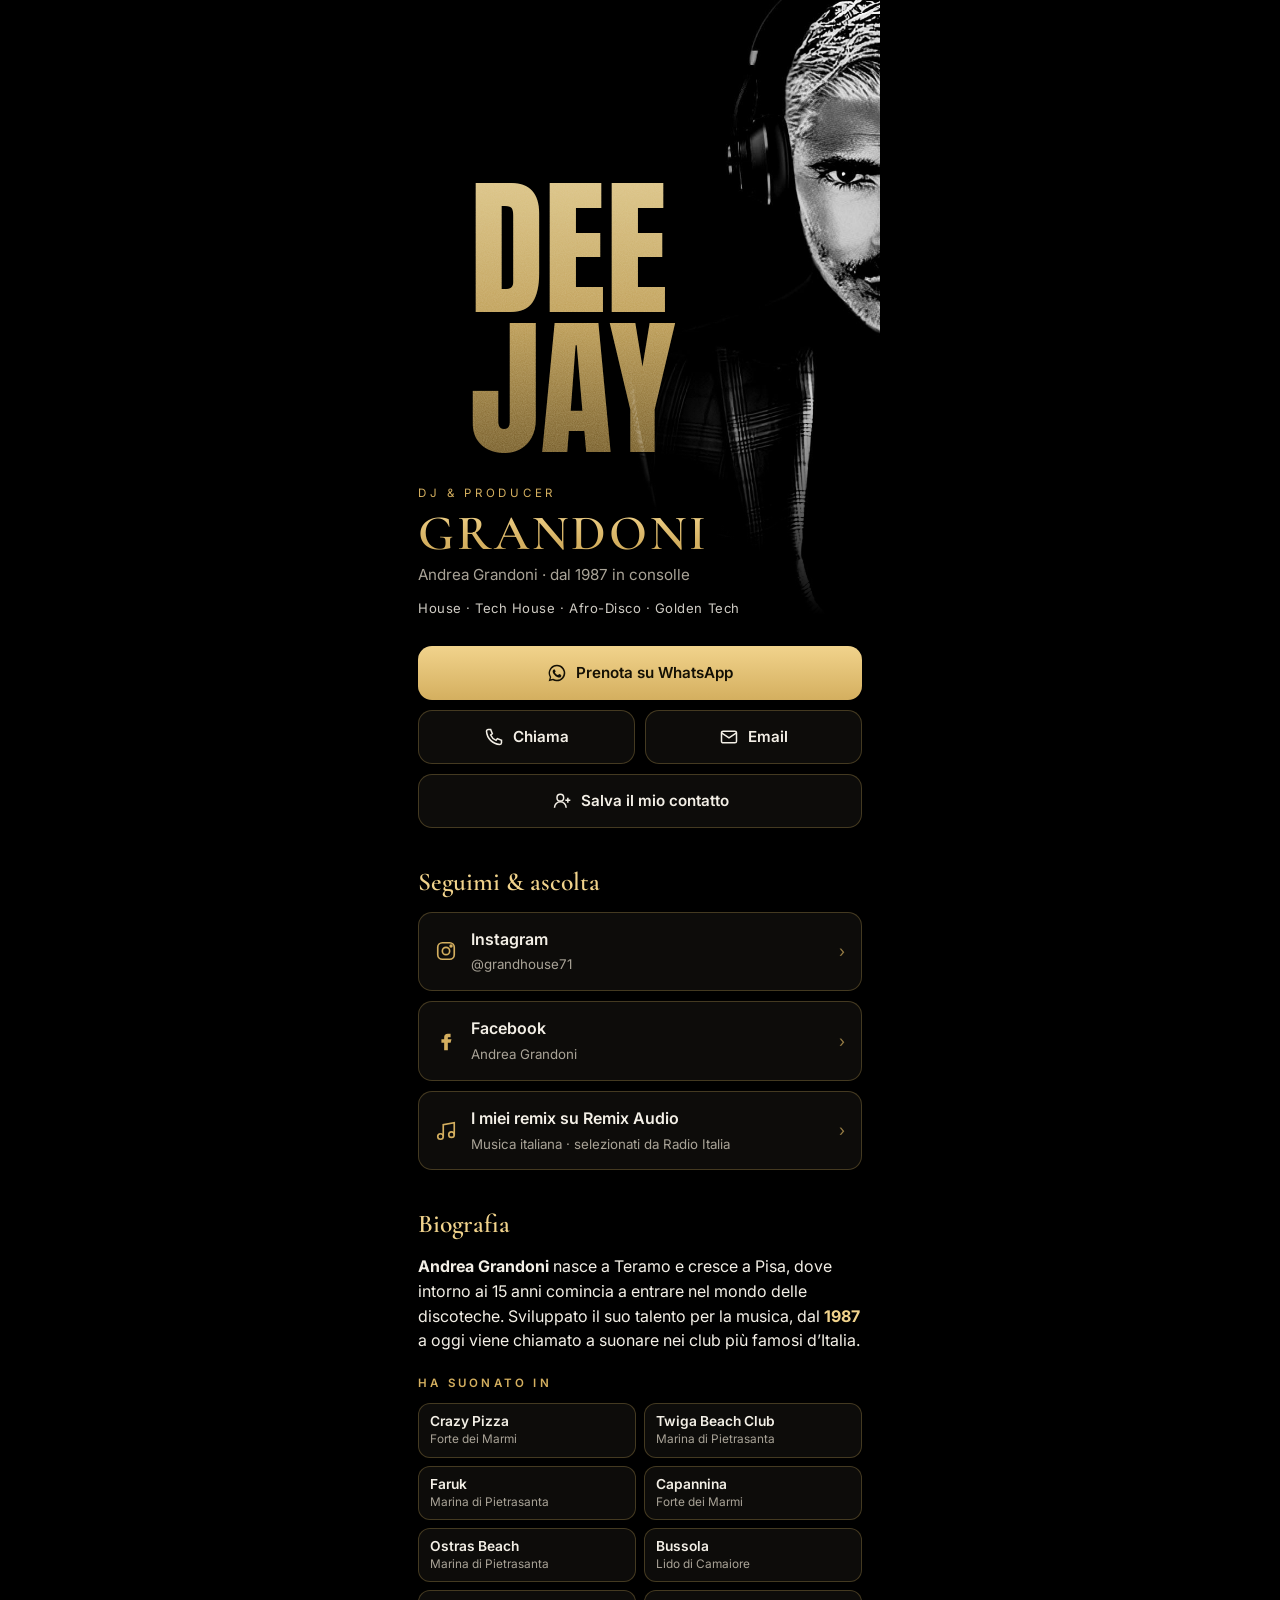
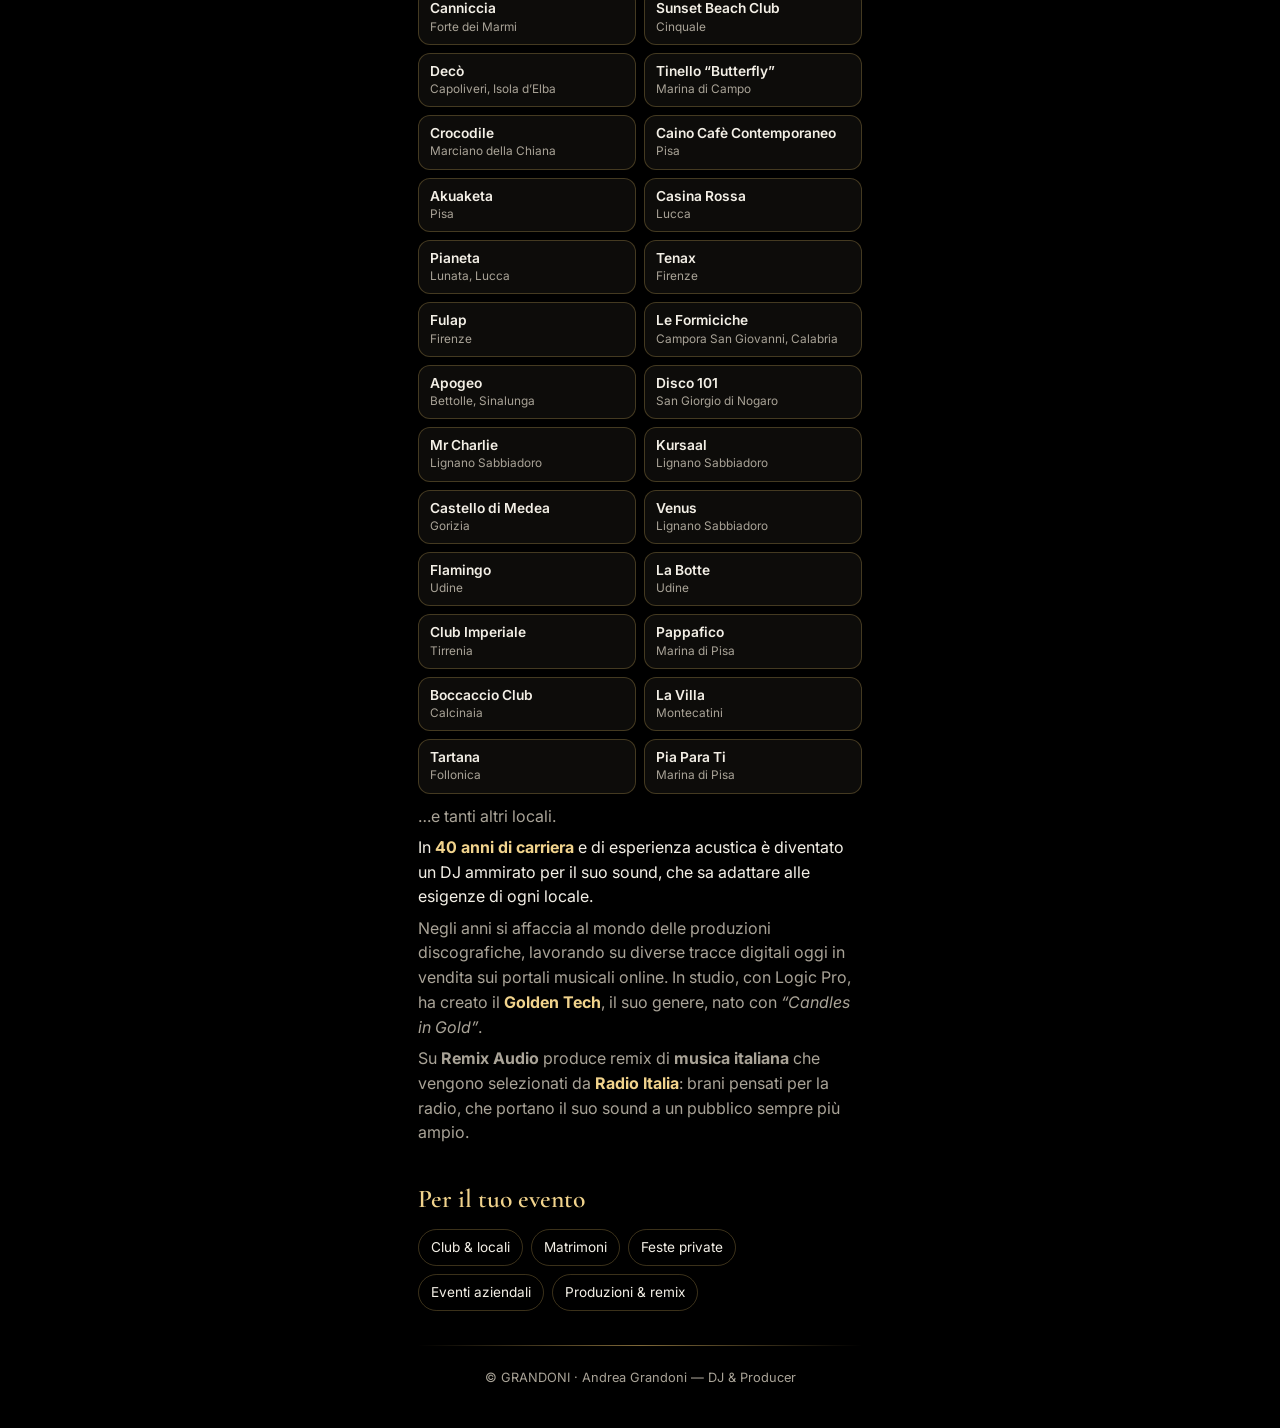
==== index.html @ cce9044a "Aggiunta scritta DEE JAY dorata accanto alla foto Co-Authored-By: Claude Opus 5.5 <noreply@anthropic" ====
<!DOCTYPE html>
<html lang="it">
<head>
  <meta charset="utf-8" />
  <meta name="viewport" content="width=device-width, initial-scale=1, viewport-fit=cover" />
  <title>GRANDONI — DJ & Producer</title>
  <meta name="description" content="Andrea Grandoni · GRANDONI — DJ & Producer. House, Tech House, Afro-Disco e Golden Tech. Club, eventi privati, matrimoni e produzioni." />
  <meta property="og:title" content="GRANDONI — DJ & Producer" />
  <meta property="og:description" content="House · Tech House · Afro-Disco · Golden Tech — Booking per club, eventi e matrimoni." />
  <meta property="og:type" content="website" />
  <meta property="og:image" content="https://grandoniandrea.github.io/Andrea-Grandoni/assets/andrea-grandoni.jpg" />
  <meta name="theme-color" content="#000000" />
  <link rel="preconnect" href="https://fonts.googleapis.com">
  <link rel="preconnect" href="https://fonts.gstatic.com" crossorigin>
  <link href="https://fonts.googleapis.com/css2?family=Anton&family=Cormorant+Garamond:wght@500;600&family=Inter:wght@400;500;600&display=swap" rel="stylesheet">
  <style>
    :root{
      --bg:#000; --ink:#f3efe6; --muted:#a9a397; --line:rgba(212,175,95,.28);
      --gold:#d4af5f; --gold-2:#f1d38c; --card:#0d0c0a;
    }
    *{box-sizing:border-box}
    html{-webkit-text-size-adjust:100%}
    body{margin:0;background:var(--bg);color:var(--ink);font:16px/1.55 Inter,system-ui,-apple-system,sans-serif}
    a{color:inherit}
    .wrap{max-width:480px;margin:0 auto;padding:0 18px 40px}

    /* HERO */
    .hero{position:relative;height:min(78vh,640px);max-width:480px;margin:0 auto;overflow:hidden}
    .hero img{position:absolute;right:-18%;top:0;height:100%;width:auto;object-fit:cover}
    .hero::after{content:"";position:absolute;inset:0;
      background:linear-gradient(90deg,#000 0 22%,rgba(0,0,0,.55) 48%,transparent 75%),
                 linear-gradient(180deg,transparent 55%,#000 96%)}
    .hero-copy{position:absolute;left:18px;right:18px;bottom:22px;z-index:1}
    .kicker{font-size:.72rem;letter-spacing:.32em;text-transform:uppercase;color:var(--gold)}
    h1{font-family:"Cormorant Garamond",serif;font-weight:600;font-size:3.1rem;line-height:1;margin:.35rem 0 .3rem;letter-spacing:.06em;
       background:linear-gradient(180deg,var(--gold-2),var(--gold) 70%);-webkit-background-clip:text;background-clip:text;color:transparent}
    .name{color:var(--muted);font-size:.95rem;margin:0}
    .tags{margin:.7rem 0 0;font-size:.82rem;color:var(--ink);opacity:.85;letter-spacing:.04em}

    /* BUTTONS */
    .actions{display:grid;grid-template-columns:1fr 1fr;gap:10px;margin-top:6px}
    .btn{display:flex;align-items:center;justify-content:center;gap:9px;min-height:54px;padding:12px;border-radius:14px;
         text-decoration:none;font-weight:600;font-size:.95rem;border:1px solid var(--line);background:var(--card)}
    .btn svg{width:20px;height:20px;flex:none}
    .btn.primary{grid-column:1/-1;background:linear-gradient(180deg,var(--gold-2),var(--gold));color:#141005;border:0}
    .btn.save{grid-column:1/-1}

    h2{font-family:"Cormorant Garamond",serif;font-weight:600;font-size:1.6rem;margin:34px 0 10px;color:var(--gold-2)}
    p{margin:.4rem 0}
    .muted{color:var(--muted)}

    /* LINKS */
    .links{display:flex;flex-direction:column;gap:10px}
    .link{display:flex;align-items:center;gap:14px;padding:14px 16px;border-radius:14px;background:var(--card);border:1px solid var(--line);text-decoration:none}
    .link svg{width:22px;height:22px;color:var(--gold);flex:none}
    .link b{display:block;font-weight:600}
    .link small{color:var(--muted)}
    .link .arrow{margin-left:auto;color:var(--gold);opacity:.7}

    .chips{display:flex;flex-wrap:wrap;gap:8px;margin-top:8px}
    .chip{padding:7px 12px;border-radius:999px;border:1px solid var(--line);font-size:.85rem}

    .gold-line{height:1px;background:linear-gradient(90deg,transparent,var(--gold),transparent);margin:34px 0 0;opacity:.6}
    footer{text-align:center;color:var(--muted);font-size:.8rem;margin-top:22px}
    .sub{font-size:.72rem;letter-spacing:.28em;text-transform:uppercase;color:var(--gold);font-weight:600;margin:22px 0 10px}
    .clubs{list-style:none;padding:0;margin:0;display:grid;grid-template-columns:1fr 1fr;gap:8px}
    .clubs li{padding:9px 11px;border-radius:12px;background:var(--card);border:1px solid var(--line);font-size:.86rem;line-height:1.25}
    .clubs b{display:block;font-weight:600}
    .clubs small{color:var(--muted);font-size:.74rem}

    /* SCRITTA DEE JAY */
    .hero{isolation:isolate}
    .dj{position:absolute;z-index:1;left:70px;top:28%;margin:0;pointer-events:none;
        font-family:Anton,Impact,sans-serif;font-weight:400;font-size:150px;line-height:.93;
        mix-blend-mode:screen;opacity:.9;
        background:url("data:image/svg+xml,%3Csvg xmlns='http://www.w3.org/2000/svg' width='160' height='160'%3E%3Cfilter id='n'%3E%3CfeTurbulence type='fractalNoise' baseFrequency='.9' numOctaves='2' stitchTiles='stitch'/%3E%3CfeColorMatrix values='0 0 0 0 .95 0 0 0 0 .82 0 0 0 0 .5 0 0 0 .35 0'/%3E%3C/filter%3E%3Crect width='100%25' height='100%25' filter='url(%23n)'/%3E%3C/svg%3E"),linear-gradient(180deg,#f6dc98 0%,#d4af5f 50%,#7a5e26 100%);
        -webkit-background-clip:text;background-clip:text;-webkit-text-fill-color:transparent}
  </style>
</head>
<body>

  <header class="hero">
    <img src="assets/andrea-grandoni-dj.jpg" alt="Andrea Grandoni con le cuffie" />
    <div class="dj" aria-hidden="true">DEE<br>JAY</div>
    <div class="hero-copy">
      <div class="kicker">DJ &amp; Producer</div>
      <h1>GRANDONI</h1>
      <p class="name">Andrea Grandoni · dal 1987 in consolle</p>
      <p class="tags">House · Tech House · Afro-Disco · Golden Tech</p>
    </div>
  </header>

  <main class="wrap">

    <div class="actions">
      <a class="btn primary" href="https://wa.me/393206111356?text=Ciao%20Andrea%2C%20vorrei%20informazioni%20per%20una%20serata">
        <svg viewBox="0 0 24 24" fill="currentColor" aria-hidden="true"><path d="M12 2a10 10 0 0 0-8.6 15.1L2 22l5-1.3A10 10 0 1 0 12 2zm0 18.2c-1.6 0-3.1-.4-4.4-1.2l-.3-.2-3 .8.8-2.9-.2-.3A8.2 8.2 0 1 1 12 20.2zm4.5-6.1c-.2-.1-1.5-.7-1.7-.8-.2-.1-.4-.1-.6.1l-.8 1c-.1.2-.3.2-.5.1a6.7 6.7 0 0 1-3.3-2.9c-.2-.4.2-.4.7-1.3.1-.2 0-.3 0-.4l-.8-1.8c-.2-.5-.4-.4-.6-.4h-.5c-.2 0-.4.1-.7.3-.2.3-.9.9-.9 2.2s.9 2.5 1 2.7c.1.2 1.8 2.8 4.4 3.9 1.6.7 2.3.8 3.1.6.5-.1 1.5-.6 1.7-1.2.2-.6.2-1.1.2-1.2-.1 0-.3-.1-.5-.2z"/></svg>
        Prenota su WhatsApp
      </a>
      <a class="btn" href="tel:+393206111356">
        <svg viewBox="0 0 24 24" fill="none" stroke="currentColor" stroke-width="1.8" aria-hidden="true"><path d="M5 3h3l2 5-2 1.5a12 12 0 0 0 6.5 6.5L16 14l5 2v3a2 2 0 0 1-2 2A17 17 0 0 1 3 5a2 2 0 0 1 2-2z"/></svg>
        Chiama
      </a>
      <a class="btn" href="mailto:grandoniandrea1@gmail.com?subject=Richiesta%20booking%20GRANDONI">
        <svg viewBox="0 0 24 24" fill="none" stroke="currentColor" stroke-width="1.8" aria-hidden="true"><rect x="3" y="5" width="18" height="14" rx="2"/><path d="m3 7 9 6 9-6"/></svg>
        Email
      </a>
      <a class="btn save" href="contatto.vcf" download="Andrea-Grandoni.vcf">
        <svg viewBox="0 0 24 24" fill="none" stroke="currentColor" stroke-width="1.8" aria-hidden="true"><circle cx="10" cy="8" r="4"/><path d="M3 20a7 7 0 0 1 14 0M19 8v6M16 11h6"/></svg>
        Salva il mio contatto
      </a>
    </div>

    <h2>Seguimi &amp; ascolta</h2>
    <div class="links">
      <a class="link" href="https://www.instagram.com/grandhouse71">
        <svg viewBox="0 0 24 24" fill="none" stroke="currentColor" stroke-width="1.8" aria-hidden="true"><rect x="3" y="3" width="18" height="18" rx="5"/><circle cx="12" cy="12" r="4"/><circle cx="17.5" cy="6.5" r="1" fill="currentColor"/></svg>
        <span><b>Instagram</b><small>@grandhouse71</small></span><span class="arrow">›</span>
      </a>
      <a class="link" href="https://www.facebook.com/share/19fJLy5DnR/">
        <svg viewBox="0 0 24 24" fill="currentColor" aria-hidden="true"><path d="M14 8h3V4h-3a4 4 0 0 0-4 4v2H7v4h3v8h4v-8h3l1-4h-4V8.5c0-.3.2-.5.5-.5z"/></svg>
        <span><b>Facebook</b><small>Andrea Grandoni</small></span><span class="arrow">›</span>
      </a>
      <a class="link" href="https://remix.audio/profile/grandhouse">
        <svg viewBox="0 0 24 24" fill="none" stroke="currentColor" stroke-width="1.8" aria-hidden="true"><path d="M9 18V5l12-2v13"/><circle cx="6" cy="18" r="3"/><circle cx="18" cy="16" r="3"/></svg>
        <span><b>I miei remix su Remix Audio</b><small>Musica italiana · selezionati da Radio Italia</small></span><span class="arrow">›</span>
      </a>
    </div>

    <h2>Biografia</h2>
    <p><strong>Andrea Grandoni</strong> nasce a Teramo e cresce a Pisa, dove intorno ai 15 anni comincia a entrare nel mondo delle discoteche. Sviluppato il suo talento per la musica, dal <strong style="color:var(--gold-2)">1987</strong> a oggi viene chiamato a suonare nei club più famosi d’Italia.</p>

    <h3 class="sub">Ha suonato in</h3>
    <ul class="clubs">
      <li><b>Crazy Pizza</b><small>Forte dei Marmi</small></li>
      <li><b>Twiga Beach Club</b><small>Marina di Pietrasanta</small></li>
      <li><b>Faruk</b><small>Marina di Pietrasanta</small></li>
      <li><b>Capannina</b><small>Forte dei Marmi</small></li>
      <li><b>Ostras Beach</b><small>Marina di Pietrasanta</small></li>
      <li><b>Bussola</b><small>Lido di Camaiore</small></li>
      <li><b>Canniccia</b><small>Forte dei Marmi</small></li>
      <li><b>Sunset Beach Club</b><small>Cinquale</small></li>
      <li><b>Decò</b><small>Capoliveri, Isola d’Elba</small></li>
      <li><b>Tinello “Butterfly”</b><small>Marina di Campo</small></li>
      <li><b>Crocodile</b><small>Marciano della Chiana</small></li>
      <li><b>Caino Cafè Contemporaneo</b><small>Pisa</small></li>
      <li><b>Akuaketa</b><small>Pisa</small></li>
      <li><b>Casina Rossa</b><small>Lucca</small></li>
      <li><b>Pianeta</b><small>Lunata, Lucca</small></li>
      <li><b>Tenax</b><small>Firenze</small></li>
      <li><b>Fulap</b><small>Firenze</small></li>
      <li><b>Le Formiciche</b><small>Campora San Giovanni, Calabria</small></li>
      <li><b>Apogeo</b><small>Bettolle, Sinalunga</small></li>
      <li><b>Disco 101</b><small>San Giorgio di Nogaro</small></li>
      <li><b>Mr Charlie</b><small>Lignano Sabbiadoro</small></li>
      <li><b>Kursaal</b><small>Lignano Sabbiadoro</small></li>
      <li><b>Castello di Medea</b><small>Gorizia</small></li>
      <li><b>Venus</b><small>Lignano Sabbiadoro</small></li>
      <li><b>Flamingo</b><small>Udine</small></li>
      <li><b>La Botte</b><small>Udine</small></li>
      <li><b>Club Imperiale</b><small>Tirrenia</small></li>
      <li><b>Pappafico</b><small>Marina di Pisa</small></li>
      <li><b>Boccaccio Club</b><small>Calcinaia</small></li>
      <li><b>La Villa</b><small>Montecatini</small></li>
      <li><b>Tartana</b><small>Follonica</small></li>
      <li><b>Pia Para Ti</b><small>Marina di Pisa</small></li>
    </ul>
    <p class="muted" style="margin-top:10px">…e tanti altri locali.</p>

    <p>In <strong style="color:var(--gold-2)">40 anni di carriera</strong> e di esperienza acustica è diventato un DJ ammirato per il suo sound, che sa adattare alle esigenze di ogni locale.</p>
    <p class="muted">Negli anni si affaccia al mondo delle produzioni discografiche, lavorando su diverse tracce digitali oggi in vendita sui portali musicali online. In studio, con Logic Pro, ha creato il <strong style="color:var(--gold-2)">Golden Tech</strong>, il suo genere, nato con <em>“Candles in Gold”</em>.</p>
    <p class="muted">Su <strong>Remix Audio</strong> produce remix di <strong>musica italiana</strong> che vengono selezionati da <strong style="color:var(--gold-2)">Radio Italia</strong>: brani pensati per la radio, che portano il suo sound a un pubblico sempre più ampio.</p>

    <h2>Per il tuo evento</h2>
    <div class="chips">
      <span class="chip">Club &amp; locali</span>
      <span class="chip">Matrimoni</span>
      <span class="chip">Feste private</span>
      <span class="chip">Eventi aziendali</span>
      <span class="chip">Produzioni &amp; remix</span>
    </div>

    <div class="gold-line"></div>
    <footer>© GRANDONI · Andrea Grandoni — DJ &amp; Producer</footer>
  </main>
</body>
</html>
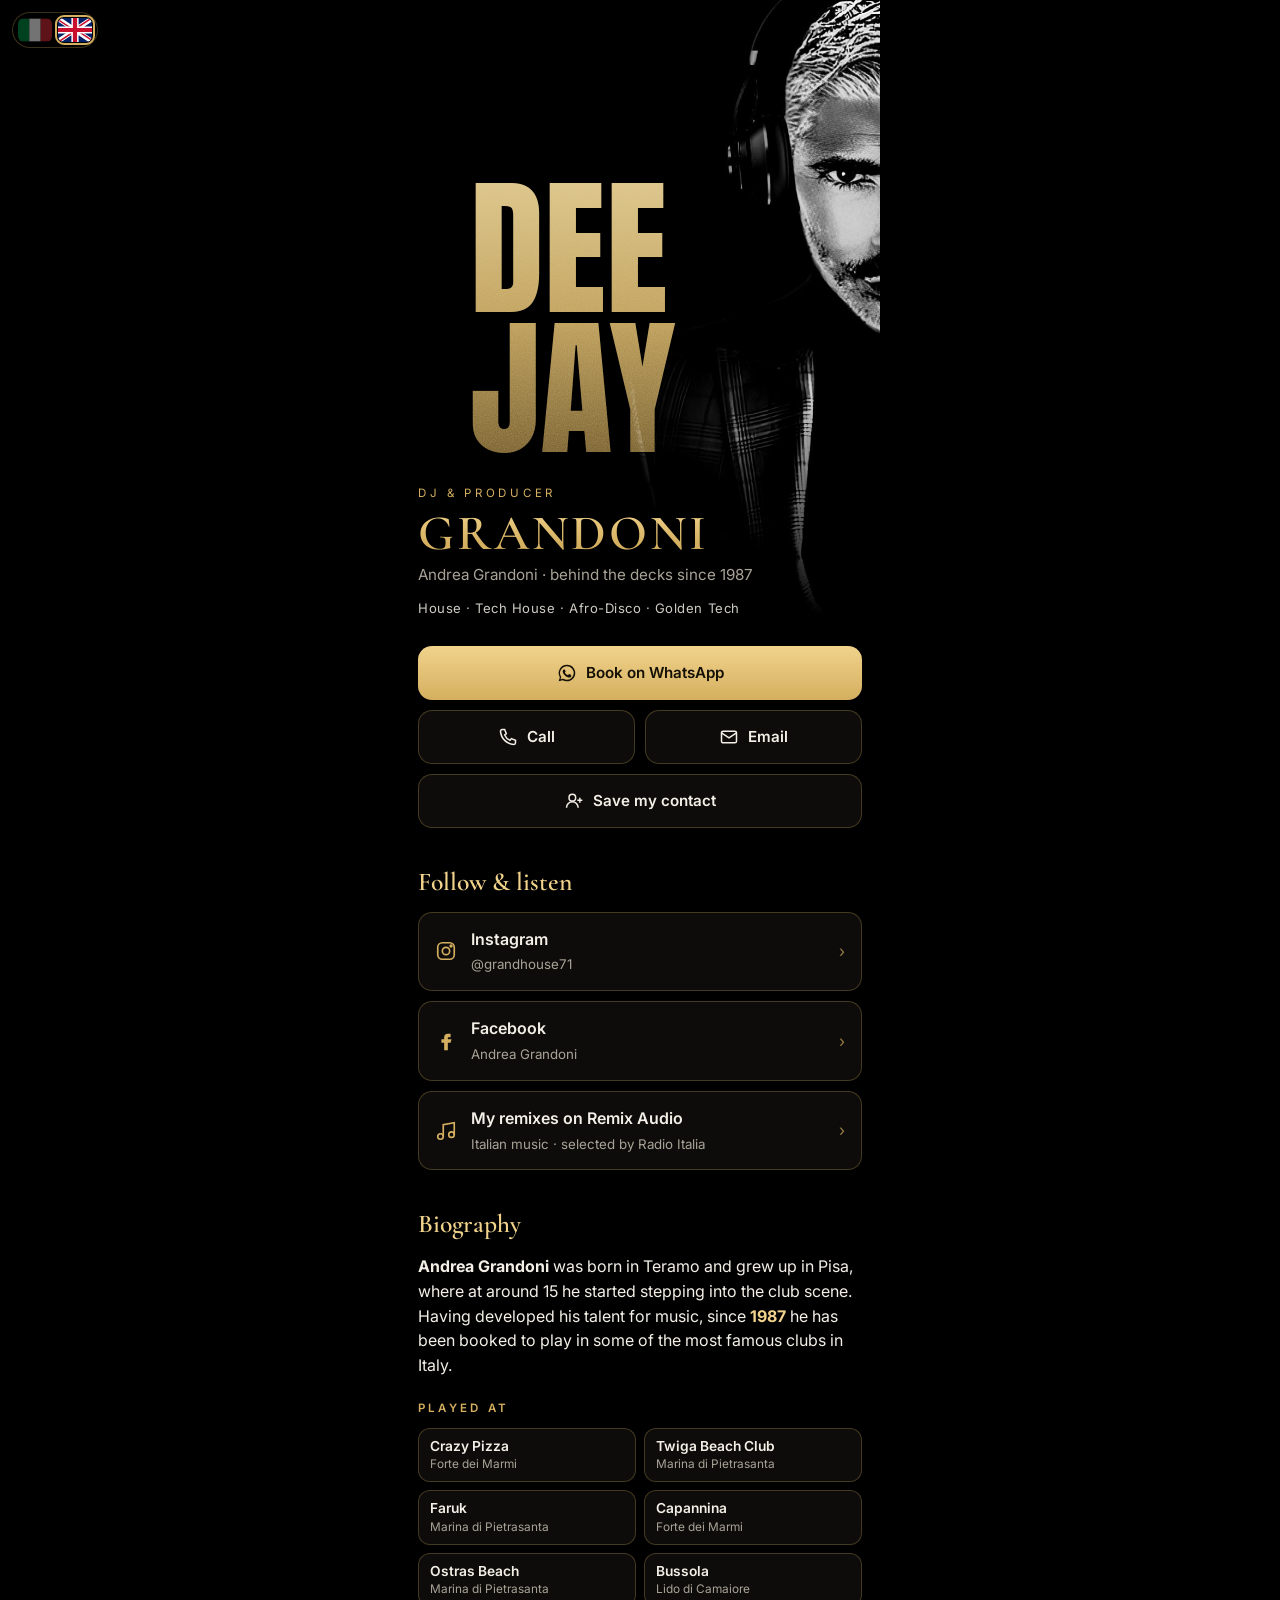
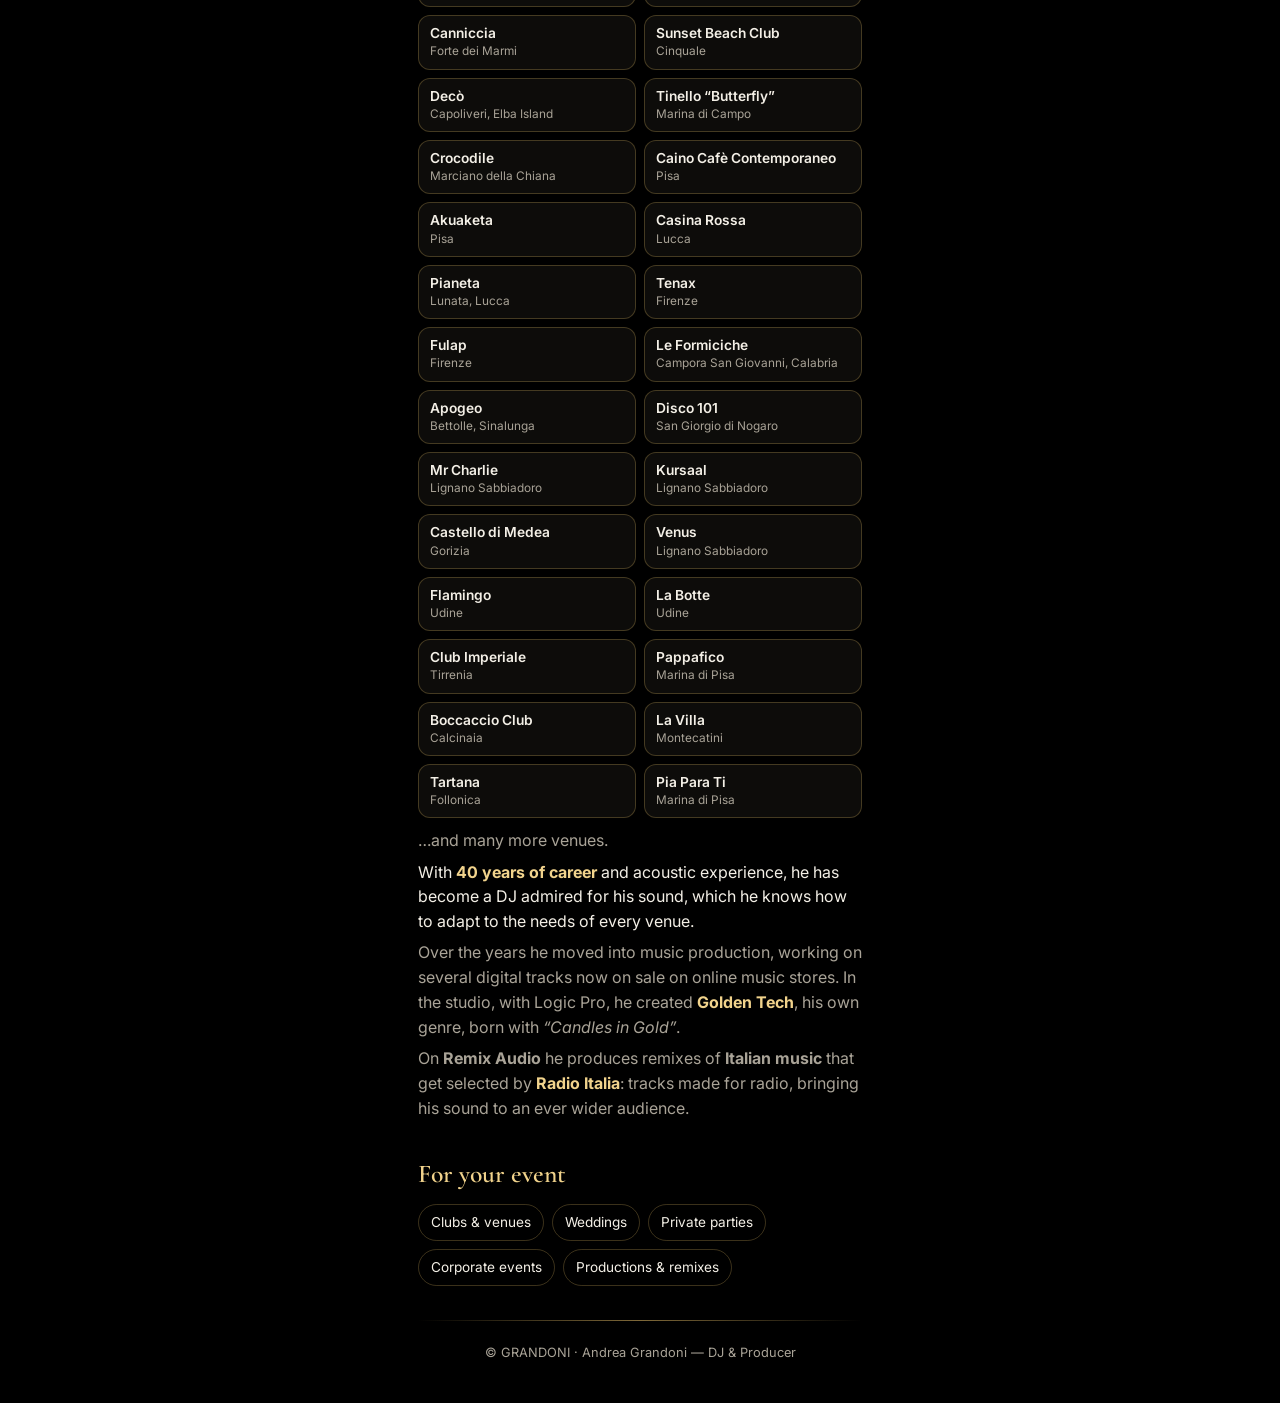
==== commit 9bd3a6a0: "Aggiunte bandierine IT/EN per cambiare lingua al biglietto Co-Authored-By: Claude Opus 5.5 <noreply@" ====
--- a/index.html
+++ b/index.html
@@ -75,9 +75,23 @@
         mix-blend-mode:screen;opacity:.9;
         background:url("data:image/svg+xml,%3Csvg xmlns='http://www.w3.org/2000/svg' width='160' height='160'%3E%3Cfilter id='n'%3E%3CfeTurbulence type='fractalNoise' baseFrequency='.9' numOctaves='2' stitchTiles='stitch'/%3E%3CfeColorMatrix values='0 0 0 0 .95 0 0 0 0 .82 0 0 0 0 .5 0 0 0 .35 0'/%3E%3C/filter%3E%3Crect width='100%25' height='100%25' filter='url(%23n)'/%3E%3C/svg%3E"),linear-gradient(180deg,#f6dc98 0%,#d4af5f 50%,#7a5e26 100%);
         -webkit-background-clip:text;background-clip:text;-webkit-text-fill-color:transparent}
+
+    /* LINGUA */
+    .lang{position:fixed;z-index:20;top:max(12px,env(safe-area-inset-top));left:12px;display:flex;gap:6px;padding:5px;border-radius:999px;
+          background:rgba(0,0,0,.55);border:1px solid var(--line);-webkit-backdrop-filter:blur(8px);backdrop-filter:blur(8px)}
+    .lang button{all:unset;cursor:pointer;display:block;width:34px;height:24px;border-radius:6px;overflow:hidden;opacity:.45;
+          outline:2px solid transparent;outline-offset:1px;transition:opacity .2s,outline-color .2s}
+    .lang button svg{display:block;width:100%;height:100%}
+    .lang button[aria-pressed="true"]{opacity:1;outline-color:var(--gold)}
+    .lang button:focus-visible{outline-color:var(--gold-2)}
   </style>
 </head>
 <body>
+
+  <nav class="lang" aria-label="Lingua / Language">
+    <button type="button" data-lang="it" aria-pressed="true" aria-label="Italiano" title="Italiano"><svg viewBox="0 0 3 2" aria-hidden="true"><rect width="1" height="2" fill="#009246"/><rect x="1" width="1" height="2" fill="#fff"/><rect x="2" width="1" height="2" fill="#ce2b37"/></svg></button>
+    <button type="button" data-lang="en" aria-pressed="false" aria-label="English" title="English"><svg viewBox="0 0 60 40" preserveAspectRatio="xMidYMid slice" aria-hidden="true"><clipPath id="ukt"><path d="M30,20h30v20zv20h-30zh-30v-20zv-20h30z"/></clipPath><rect width="60" height="40" fill="#012169"/><path d="M0,0L60,40M60,0L0,40" stroke="#fff" stroke-width="8"/><path d="M0,0L60,40M60,0L0,40" clip-path="url(#ukt)" stroke="#C8102E" stroke-width="5"/><path d="M30,0v40M0,20h60" stroke="#fff" stroke-width="12"/><path d="M30,0v40M0,20h60" stroke="#C8102E" stroke-width="7"/></svg></button>
+  </nav>
 
   <header class="hero">
     <img src="assets/andrea-grandoni-dj.jpg" alt="Andrea Grandoni con le cuffie" />
@@ -85,7 +99,7 @@
     <div class="hero-copy">
       <div class="kicker">DJ &amp; Producer</div>
       <h1>GRANDONI</h1>
-      <p class="name">Andrea Grandoni · dal 1987 in consolle</p>
+      <p class="name" data-i18n="since">Andrea Grandoni · dal 1987 in consolle</p>
       <p class="tags">House · Tech House · Afro-Disco · Golden Tech</p>
     </div>
   </header>
@@ -93,25 +107,25 @@
   <main class="wrap">
 
     <div class="actions">
-      <a class="btn primary" href="https://wa.me/393206111356?text=Ciao%20Andrea%2C%20vorrei%20informazioni%20per%20una%20serata">
+      <a class="btn primary" id="wa" href="https://wa.me/393206111356?text=Ciao%20Andrea%2C%20vorrei%20informazioni%20per%20una%20serata">
         <svg viewBox="0 0 24 24" fill="currentColor" aria-hidden="true"><path d="M12 2a10 10 0 0 0-8.6 15.1L2 22l5-1.3A10 10 0 1 0 12 2zm0 18.2c-1.6 0-3.1-.4-4.4-1.2l-.3-.2-3 .8.8-2.9-.2-.3A8.2 8.2 0 1 1 12 20.2zm4.5-6.1c-.2-.1-1.5-.7-1.7-.8-.2-.1-.4-.1-.6.1l-.8 1c-.1.2-.3.2-.5.1a6.7 6.7 0 0 1-3.3-2.9c-.2-.4.2-.4.7-1.3.1-.2 0-.3 0-.4l-.8-1.8c-.2-.5-.4-.4-.6-.4h-.5c-.2 0-.4.1-.7.3-.2.3-.9.9-.9 2.2s.9 2.5 1 2.7c.1.2 1.8 2.8 4.4 3.9 1.6.7 2.3.8 3.1.6.5-.1 1.5-.6 1.7-1.2.2-.6.2-1.1.2-1.2-.1 0-.3-.1-.5-.2z"/></svg>
-        Prenota su WhatsApp
+        <span data-i18n="wa">Prenota su WhatsApp</span>
       </a>
       <a class="btn" href="tel:+393206111356">
         <svg viewBox="0 0 24 24" fill="none" stroke="currentColor" stroke-width="1.8" aria-hidden="true"><path d="M5 3h3l2 5-2 1.5a12 12 0 0 0 6.5 6.5L16 14l5 2v3a2 2 0 0 1-2 2A17 17 0 0 1 3 5a2 2 0 0 1 2-2z"/></svg>
-        Chiama
-      </a>
-      <a class="btn" href="mailto:grandoniandrea1@gmail.com?subject=Richiesta%20booking%20GRANDONI">
+        <span data-i18n="call">Chiama</span>
+      </a>
+      <a class="btn" id="mail" href="mailto:grandoniandrea1@gmail.com?subject=Richiesta%20booking%20GRANDONI">
         <svg viewBox="0 0 24 24" fill="none" stroke="currentColor" stroke-width="1.8" aria-hidden="true"><rect x="3" y="5" width="18" height="14" rx="2"/><path d="m3 7 9 6 9-6"/></svg>
         Email
       </a>
       <a class="btn save" href="contatto.vcf" download="Andrea-Grandoni.vcf">
         <svg viewBox="0 0 24 24" fill="none" stroke="currentColor" stroke-width="1.8" aria-hidden="true"><circle cx="10" cy="8" r="4"/><path d="M3 20a7 7 0 0 1 14 0M19 8v6M16 11h6"/></svg>
-        Salva il mio contatto
-      </a>
-    </div>
-
-    <h2>Seguimi &amp; ascolta</h2>
+        <span data-i18n="save">Salva il mio contatto</span>
+      </a>
+    </div>
+
+    <h2 data-i18n="follow">Seguimi &amp; ascolta</h2>
     <div class="links">
       <a class="link" href="https://www.instagram.com/grandhouse71">
         <svg viewBox="0 0 24 24" fill="none" stroke="currentColor" stroke-width="1.8" aria-hidden="true"><rect x="3" y="3" width="18" height="18" rx="5"/><circle cx="12" cy="12" r="4"/><circle cx="17.5" cy="6.5" r="1" fill="currentColor"/></svg>
@@ -123,14 +137,14 @@
       </a>
       <a class="link" href="https://remix.audio/profile/grandhouse">
         <svg viewBox="0 0 24 24" fill="none" stroke="currentColor" stroke-width="1.8" aria-hidden="true"><path d="M9 18V5l12-2v13"/><circle cx="6" cy="18" r="3"/><circle cx="18" cy="16" r="3"/></svg>
-        <span><b>I miei remix su Remix Audio</b><small>Musica italiana · selezionati da Radio Italia</small></span><span class="arrow">›</span>
-      </a>
-    </div>
-
-    <h2>Biografia</h2>
-    <p><strong>Andrea Grandoni</strong> nasce a Teramo e cresce a Pisa, dove intorno ai 15 anni comincia a entrare nel mondo delle discoteche. Sviluppato il suo talento per la musica, dal <strong style="color:var(--gold-2)">1987</strong> a oggi viene chiamato a suonare nei club più famosi d’Italia.</p>
-
-    <h3 class="sub">Ha suonato in</h3>
+        <span><b data-i18n="remixT">I miei remix su Remix Audio</b><small data-i18n="remixS">Musica italiana · selezionati da Radio Italia</small></span><span class="arrow">›</span>
+      </a>
+    </div>
+
+    <h2 data-i18n="bio">Biografia</h2>
+    <p data-i18n="bio1"><strong>Andrea Grandoni</strong> nasce a Teramo e cresce a Pisa, dove intorno ai 15 anni comincia a entrare nel mondo delle discoteche. Sviluppato il suo talento per la musica, dal <strong style="color:var(--gold-2)">1987</strong> a oggi viene chiamato a suonare nei club più famosi d’Italia.</p>
+
+    <h3 class="sub" data-i18n="played">Ha suonato in</h3>
     <ul class="clubs">
       <li><b>Crazy Pizza</b><small>Forte dei Marmi</small></li>
       <li><b>Twiga Beach Club</b><small>Marina di Pietrasanta</small></li>
@@ -140,7 +154,7 @@
       <li><b>Bussola</b><small>Lido di Camaiore</small></li>
       <li><b>Canniccia</b><small>Forte dei Marmi</small></li>
       <li><b>Sunset Beach Club</b><small>Cinquale</small></li>
-      <li><b>Decò</b><small>Capoliveri, Isola d’Elba</small></li>
+      <li><b>Decò</b><small data-i18n="elba">Capoliveri, Isola d’Elba</small></li>
       <li><b>Tinello “Butterfly”</b><small>Marina di Campo</small></li>
       <li><b>Crocodile</b><small>Marciano della Chiana</small></li>
       <li><b>Caino Cafè Contemporaneo</b><small>Pisa</small></li>
@@ -165,23 +179,62 @@
       <li><b>Tartana</b><small>Follonica</small></li>
       <li><b>Pia Para Ti</b><small>Marina di Pisa</small></li>
     </ul>
-    <p class="muted" style="margin-top:10px">…e tanti altri locali.</p>
-
-    <p>In <strong style="color:var(--gold-2)">40 anni di carriera</strong> e di esperienza acustica è diventato un DJ ammirato per il suo sound, che sa adattare alle esigenze di ogni locale.</p>
-    <p class="muted">Negli anni si affaccia al mondo delle produzioni discografiche, lavorando su diverse tracce digitali oggi in vendita sui portali musicali online. In studio, con Logic Pro, ha creato il <strong style="color:var(--gold-2)">Golden Tech</strong>, il suo genere, nato con <em>“Candles in Gold”</em>.</p>
-    <p class="muted">Su <strong>Remix Audio</strong> produce remix di <strong>musica italiana</strong> che vengono selezionati da <strong style="color:var(--gold-2)">Radio Italia</strong>: brani pensati per la radio, che portano il suo sound a un pubblico sempre più ampio.</p>
-
-    <h2>Per il tuo evento</h2>
+    <p class="muted" style="margin-top:10px" data-i18n="more">…e tanti altri locali.</p>
+
+    <p data-i18n="bio2">In <strong style="color:var(--gold-2)">40 anni di carriera</strong> e di esperienza acustica è diventato un DJ ammirato per il suo sound, che sa adattare alle esigenze di ogni locale.</p>
+    <p class="muted" data-i18n="bio3">Negli anni si affaccia al mondo delle produzioni discografiche, lavorando su diverse tracce digitali oggi in vendita sui portali musicali online. In studio, con Logic Pro, ha creato il <strong style="color:var(--gold-2)">Golden Tech</strong>, il suo genere, nato con <em>“Candles in Gold”</em>.</p>
+    <p class="muted" data-i18n="bio4">Su <strong>Remix Audio</strong> produce remix di <strong>musica italiana</strong> che vengono selezionati da <strong style="color:var(--gold-2)">Radio Italia</strong>: brani pensati per la radio, che portano il suo sound a un pubblico sempre più ampio.</p>
+
+    <h2 data-i18n="event">Per il tuo evento</h2>
     <div class="chips">
-      <span class="chip">Club &amp; locali</span>
-      <span class="chip">Matrimoni</span>
-      <span class="chip">Feste private</span>
-      <span class="chip">Eventi aziendali</span>
-      <span class="chip">Produzioni &amp; remix</span>
+      <span class="chip" data-i18n="c1">Club &amp; locali</span>
+      <span class="chip" data-i18n="c2">Matrimoni</span>
+      <span class="chip" data-i18n="c3">Feste private</span>
+      <span class="chip" data-i18n="c4">Eventi aziendali</span>
+      <span class="chip" data-i18n="c5">Produzioni &amp; remix</span>
     </div>
 
     <div class="gold-line"></div>
     <footer>© GRANDONI · Andrea Grandoni — DJ &amp; Producer</footer>
   </main>
+
+  <script>
+  (function(){
+    var EN={
+      since:'Andrea Grandoni · behind the decks since 1987',
+      wa:'Book on WhatsApp', call:'Call', save:'Save my contact',
+      follow:'Follow &amp; listen',
+      remixT:'My remixes on Remix Audio', remixS:'Italian music · selected by Radio Italia',
+      bio:'Biography',
+      bio1:'<strong>Andrea Grandoni</strong> was born in Teramo and grew up in Pisa, where at around 15 he started stepping into the club scene. Having developed his talent for music, since <strong style="color:var(--gold-2)">1987</strong> he has been booked to play in some of the most famous clubs in Italy.',
+      played:'Played at', elba:'Capoliveri, Elba Island', more:'…and many more venues.',
+      bio2:'With <strong style="color:var(--gold-2)">40 years of career</strong> and acoustic experience, he has become a DJ admired for his sound, which he knows how to adapt to the needs of every venue.',
+      bio3:'Over the years he moved into music production, working on several digital tracks now on sale on online music stores. In the studio, with Logic Pro, he created <strong style="color:var(--gold-2)">Golden Tech</strong>, his own genre, born with <em>“Candles in Gold”</em>.',
+      bio4:'On <strong>Remix Audio</strong> he produces remixes of <strong>Italian music</strong> that get selected by <strong style="color:var(--gold-2)">Radio Italia</strong>: tracks made for radio, bringing his sound to an ever wider audience.',
+      event:'For your event', c1:'Clubs &amp; venues', c2:'Weddings', c3:'Private parties', c4:'Corporate events', c5:'Productions &amp; remixes'
+    };
+    var IT={}, nodes=document.querySelectorAll('[data-i18n]');
+    nodes.forEach(function(n){ IT[n.getAttribute('data-i18n')]=n.innerHTML; });
+    var wa=document.getElementById('wa'), mail=document.getElementById('mail'), img=document.querySelector('.hero img');
+    var LINK={
+      it:{wa:wa.href, mail:mail.href, alt:img.alt},
+      en:{wa:'https://wa.me/393206111356?text=Hi%20Andrea%2C%20I%27d%20like%20some%20info%20about%20booking%20you%20for%20an%20event',
+          mail:'mailto:grandoniandrea1@gmail.com?subject=GRANDONI%20booking%20request', alt:'Andrea Grandoni wearing headphones'}
+    };
+    function set(lang){
+      var D=lang==='en'?EN:IT;
+      nodes.forEach(function(n){ var k=n.getAttribute('data-i18n'); if(D[k]) n.innerHTML=D[k]; });
+      wa.href=LINK[lang].wa; mail.href=LINK[lang].mail; img.alt=LINK[lang].alt;
+      document.documentElement.lang=lang;
+      document.querySelectorAll('.lang button').forEach(function(b){ b.setAttribute('aria-pressed', b.getAttribute('data-lang')===lang); });
+      try{ localStorage.setItem('lang',lang); }catch(e){}
+    }
+    document.querySelectorAll('.lang button').forEach(function(b){ b.addEventListener('click',function(){ set(b.getAttribute('data-lang')); }); });
+    var start='it';
+    try{ var q=new URLSearchParams(location.search).get('lang'); var s=localStorage.getItem('lang');
+         start = q==='en'||q==='it' ? q : (s || ((navigator.language||'it').toLowerCase().indexOf('it')===0 ? 'it' : 'en')); }catch(e){}
+    if(start!=='it') set(start);
+  })();
+  </script>
 </body>
 </html>
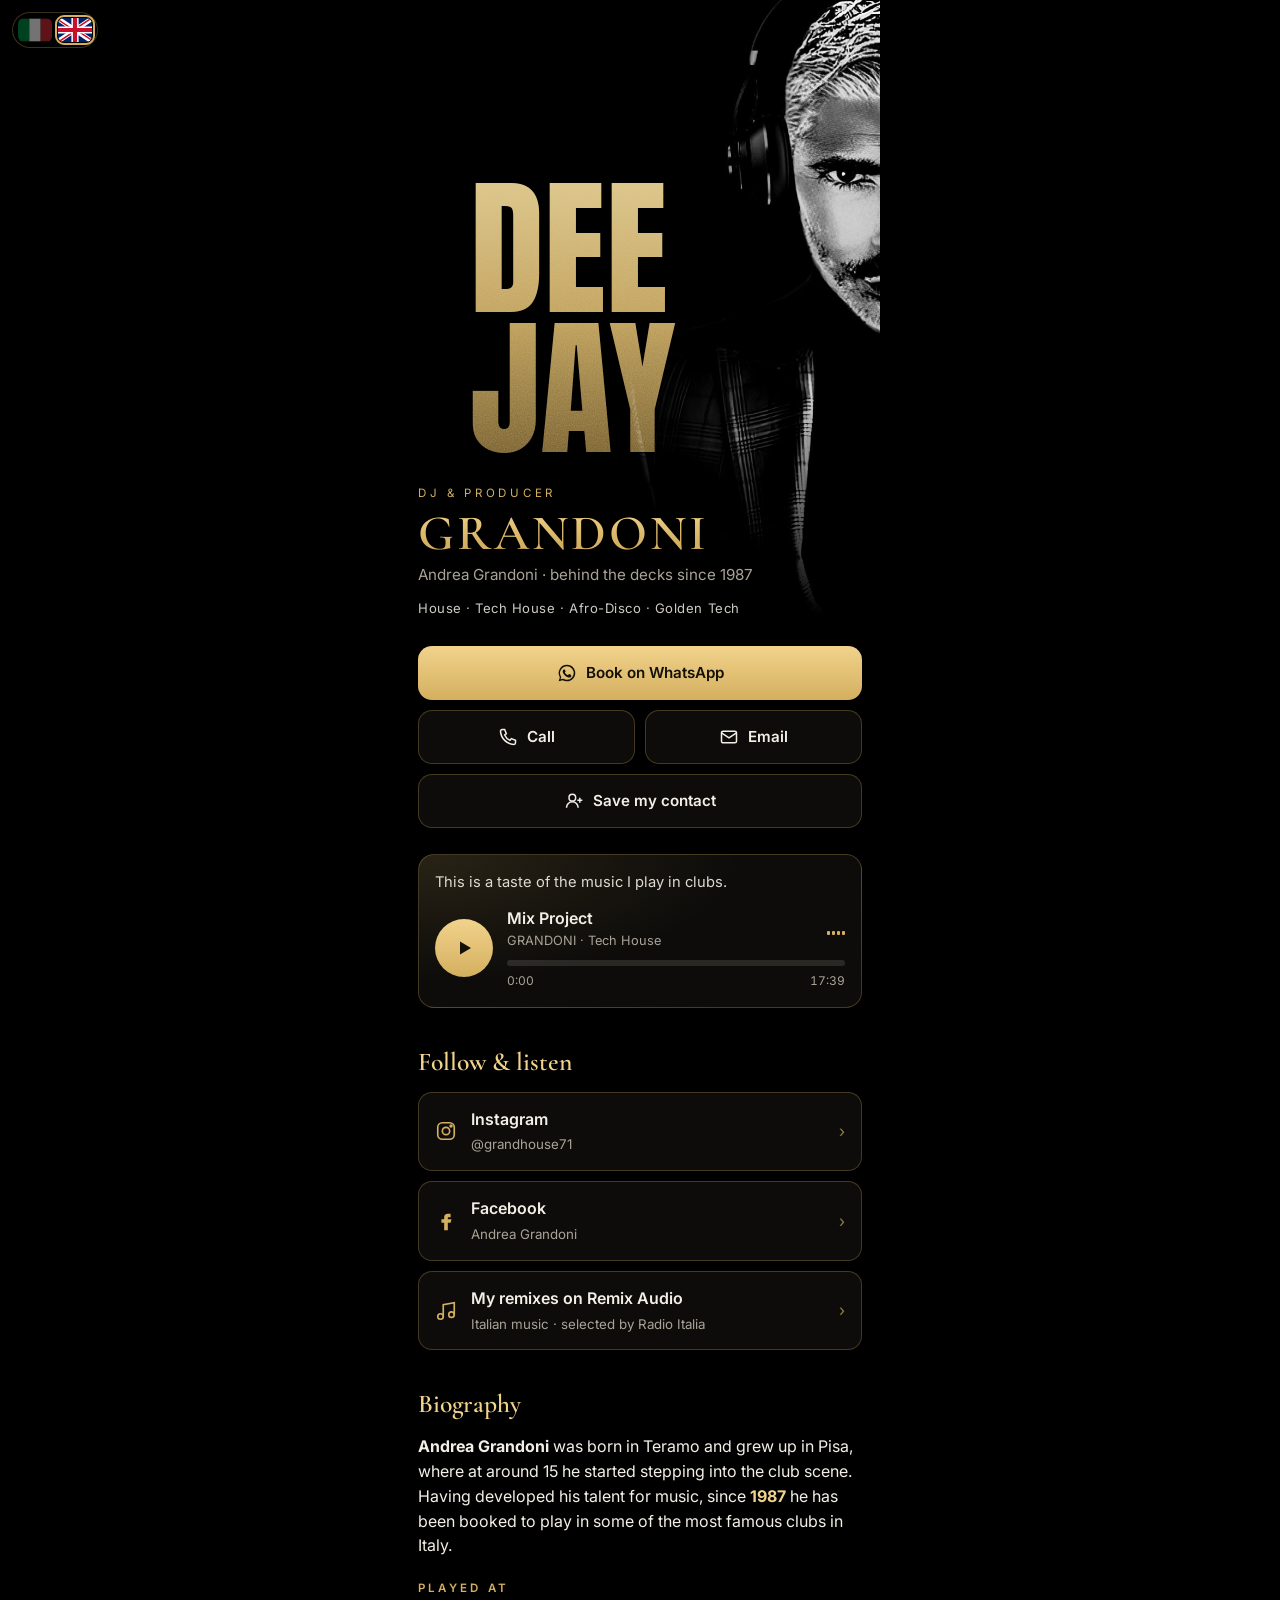
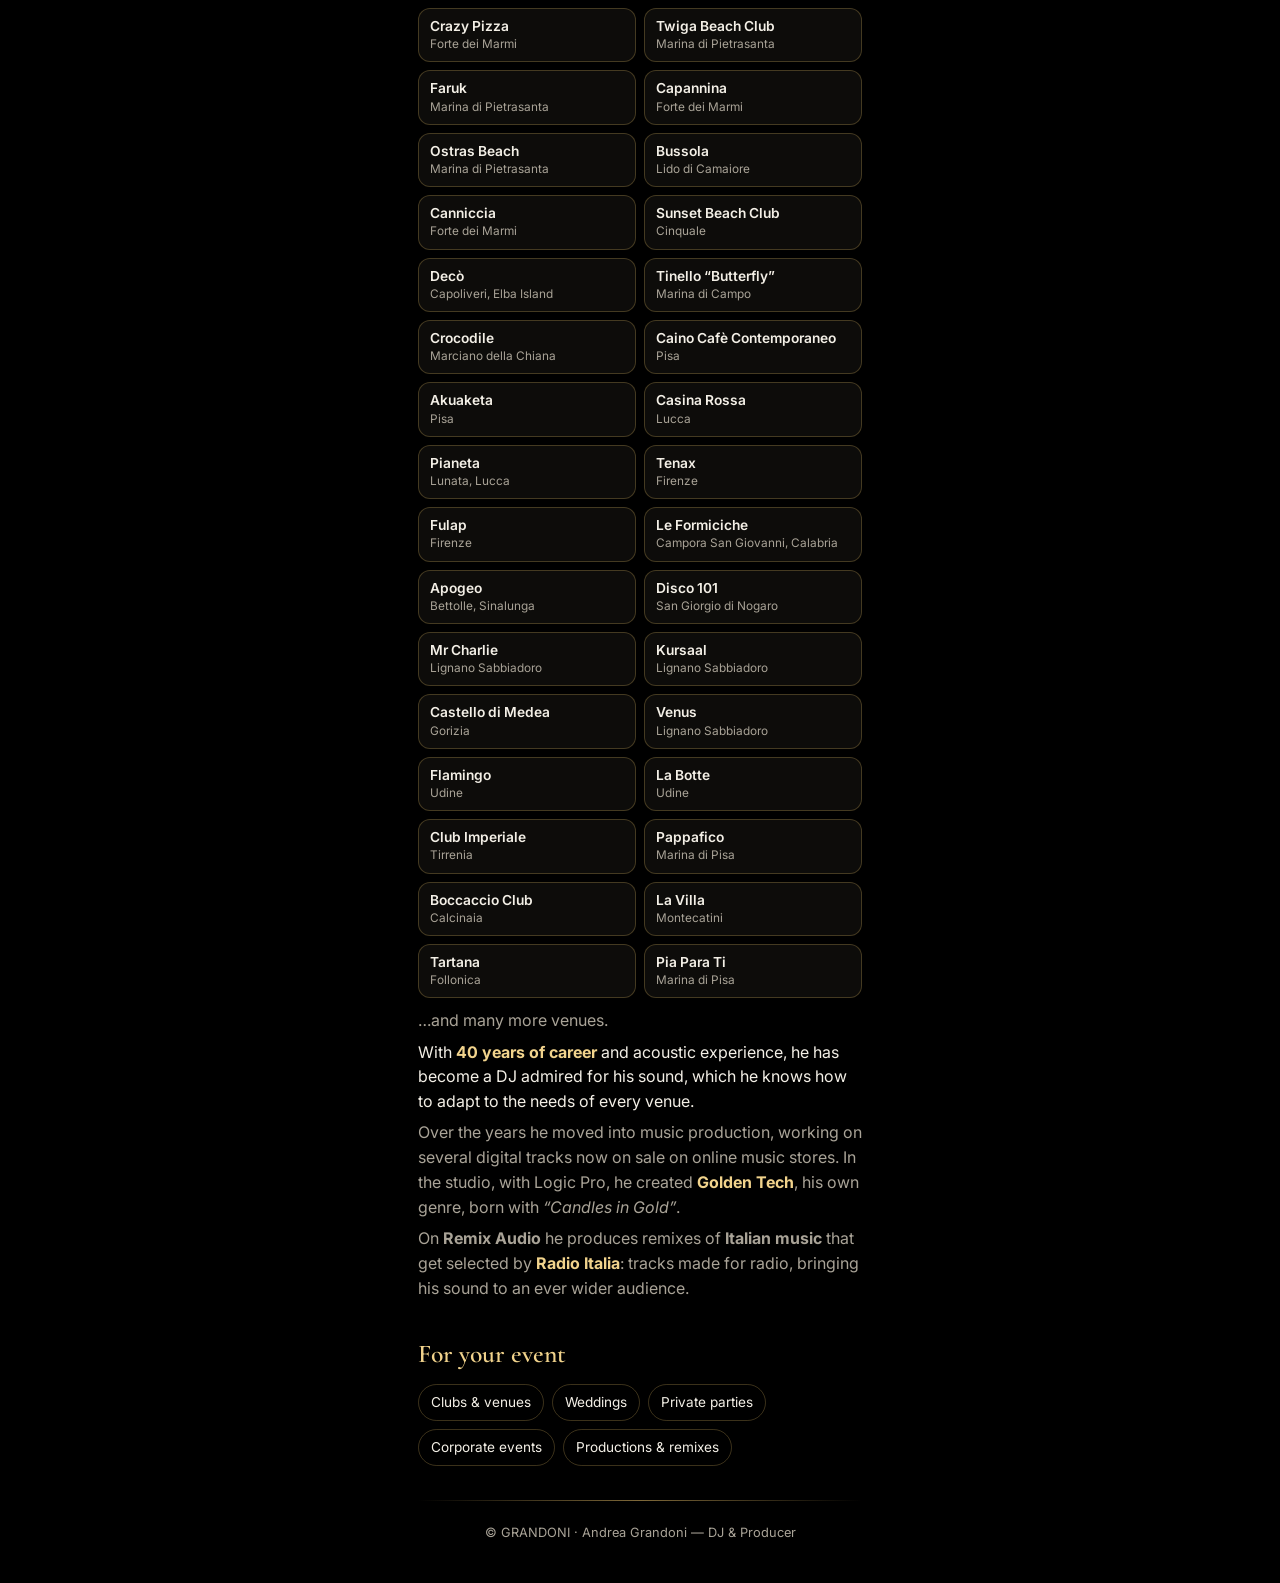
==== commit 309db8f5: "Aggiunto player con il Mix Project GRANDONI Co-Authored-By: Claude Opus 5.5 <noreply@anthropic.com> " ====
--- a/index.html
+++ b/index.html
@@ -84,6 +84,31 @@
     .lang button svg{display:block;width:100%;height:100%}
     .lang button[aria-pressed="true"]{opacity:1;outline-color:var(--gold)}
     .lang button:focus-visible{outline-color:var(--gold-2)}
+
+    /* PLAYER */
+    .player{margin-top:26px;padding:16px;border-radius:16px;border:1px solid var(--line);
+      background:radial-gradient(120% 140% at 0% 0%,rgba(212,175,95,.14),transparent 60%),var(--card)}
+    .player .lead{margin:0 0 12px;font-size:.92rem;color:var(--ink);opacity:.9}
+    .player .row{display:flex;align-items:center;gap:14px}
+    .pbtn{all:unset;cursor:pointer;flex:none;width:58px;height:58px;border-radius:50%;display:grid;place-items:center;
+      background:linear-gradient(180deg,var(--gold-2),var(--gold));color:#141005;box-shadow:0 0 0 0 rgba(212,175,95,.5)}
+    .pbtn:focus-visible{outline:2px solid var(--gold-2);outline-offset:3px}
+    .pbtn svg{width:24px;height:24px}
+    .player.playing .pbtn{animation:pulse 2s infinite}
+    @keyframes pulse{70%{box-shadow:0 0 0 12px rgba(212,175,95,0)}100%{box-shadow:0 0 0 0 rgba(212,175,95,0)}}
+    .pinfo{flex:1;min-width:0}
+    .ptitle{display:flex;align-items:center;gap:8px;font-weight:600}
+    .ptitle small{display:block;color:var(--muted);font-weight:400;font-size:.8rem}
+    .eq{display:flex;align-items:flex-end;gap:2px;height:14px;margin-left:auto}
+    .eq i{width:3px;height:30%;background:var(--gold);border-radius:1px}
+    .player.playing .eq i{animation:eq .9s ease-in-out infinite alternate}
+    .eq i:nth-child(2){animation-delay:-.3s!important}.eq i:nth-child(3){animation-delay:-.6s!important}.eq i:nth-child(4){animation-delay:-.15s!important}
+    @keyframes eq{from{height:20%}to{height:100%}}
+    .bar{position:relative;height:6px;margin-top:10px;border-radius:99px;background:rgba(243,239,230,.12);cursor:pointer;touch-action:none}
+    .bar::before{content:"";position:absolute;inset:-10px 0}
+    .fill{position:absolute;left:0;top:0;bottom:0;width:0;border-radius:99px;background:linear-gradient(90deg,var(--gold),var(--gold-2))}
+    .times{display:flex;justify-content:space-between;margin-top:6px;font-size:.75rem;color:var(--muted);font-variant-numeric:tabular-nums}
+    @media (prefers-reduced-motion:reduce){.player.playing .pbtn,.player.playing .eq i{animation:none}}
   </style>
 </head>
 <body>
@@ -124,6 +149,22 @@
         <span data-i18n="save">Salva il mio contatto</span>
       </a>
     </div>
+
+    <section class="player" id="player" aria-label="Mix GRANDONI">
+      <p class="lead" data-i18n="mixLead">Questo è un assaggio del prodotto musicale che faccio nei club.</p>
+      <div class="row">
+        <button class="pbtn" id="pbtn" type="button" aria-label="Play">
+          <svg id="icoPlay" viewBox="0 0 24 24" fill="currentColor" aria-hidden="true"><path d="M8 5.5v13l11-6.5z"/></svg>
+          <svg id="icoPause" viewBox="0 0 24 24" fill="currentColor" aria-hidden="true" style="display:none"><path d="M7 5h4v14H7zM13 5h4v14h-4z"/></svg>
+        </button>
+        <div class="pinfo">
+          <div class="ptitle"><span>Mix Project<small data-i18n="mixSub">GRANDONI · Tech House</small></span><span class="eq" aria-hidden="true"><i></i><i></i><i></i><i></i></span></div>
+          <div class="bar" id="pbar" role="slider" tabindex="0" aria-label="Posizione" aria-valuemin="0" aria-valuemax="100" aria-valuenow="0"><div class="fill" id="pfill"></div></div>
+          <div class="times"><span id="tcur">0:00</span><span id="tdur">17:39</span></div>
+        </div>
+      </div>
+      <audio id="paudio" src="assets/audio/grandoni-mix.mp3" preload="none"></audio>
+    </section>
 
     <h2 data-i18n="follow">Seguimi &amp; ascolta</h2>
     <div class="links">
@@ -211,6 +252,7 @@
       bio2:'With <strong style="color:var(--gold-2)">40 years of career</strong> and acoustic experience, he has become a DJ admired for his sound, which he knows how to adapt to the needs of every venue.',
       bio3:'Over the years he moved into music production, working on several digital tracks now on sale on online music stores. In the studio, with Logic Pro, he created <strong style="color:var(--gold-2)">Golden Tech</strong>, his own genre, born with <em>“Candles in Gold”</em>.',
       bio4:'On <strong>Remix Audio</strong> he produces remixes of <strong>Italian music</strong> that get selected by <strong style="color:var(--gold-2)">Radio Italia</strong>: tracks made for radio, bringing his sound to an ever wider audience.',
+      mixLead:'This is a taste of the music I play in clubs.', mixSub:'GRANDONI · Tech House',
       event:'For your event', c1:'Clubs &amp; venues', c2:'Weddings', c3:'Private parties', c4:'Corporate events', c5:'Productions &amp; remixes'
     };
     var IT={}, nodes=document.querySelectorAll('[data-i18n]');
@@ -236,5 +278,24 @@
     if(start!=='it') set(start);
   })();
   </script>
+  <script>
+  (function(){
+    var a=document.getElementById('paudio'),b=document.getElementById('pbtn'),box=document.getElementById('player'),
+        bar=document.getElementById('pbar'),fill=document.getElementById('pfill'),cur=document.getElementById('tcur'),dur=document.getElementById('tdur'),
+        ip=document.getElementById('icoPlay'),ipa=document.getElementById('icoPause'),D=1059;
+    function f(t){t=Math.max(0,Math.floor(t||0));return Math.floor(t/60)+':'+('0'+t%60).slice(-2);}
+    function ui(){var on=!a.paused;box.classList.toggle('playing',on);ip.style.display=on?'none':'';ipa.style.display=on?'':'none';b.setAttribute('aria-label',on?'Pausa':'Play');}
+    b.addEventListener('click',function(){ if(a.paused){a.play().catch(function(){});} else a.pause(); });
+    a.addEventListener('play',ui);a.addEventListener('pause',ui);a.addEventListener('ended',ui);
+    a.addEventListener('loadedmetadata',function(){ if(isFinite(a.duration)){D=a.duration;dur.textContent=f(D);} });
+    a.addEventListener('timeupdate',function(){var p=a.currentTime/D*100;fill.style.width=p+'%';cur.textContent=f(a.currentTime);bar.setAttribute('aria-valuenow',Math.round(p));});
+    function seek(x){var r=bar.getBoundingClientRect(),p=Math.min(1,Math.max(0,(x-r.left)/r.width));a.currentTime=p*D;fill.style.width=p*100+'%';cur.textContent=f(p*D);}
+    var drag=false;
+    bar.addEventListener('pointerdown',function(e){drag=true;bar.setPointerCapture(e.pointerId);if(a.preload==='none')a.preload='metadata';seek(e.clientX);});
+    bar.addEventListener('pointermove',function(e){if(drag)seek(e.clientX);});
+    bar.addEventListener('pointerup',function(){drag=false;});
+    bar.addEventListener('keydown',function(e){if(e.key==='ArrowRight')a.currentTime=Math.min(D,a.currentTime+15);if(e.key==='ArrowLeft')a.currentTime=Math.max(0,a.currentTime-15);});
+  })();
+  </script>
 </body>
 </html>
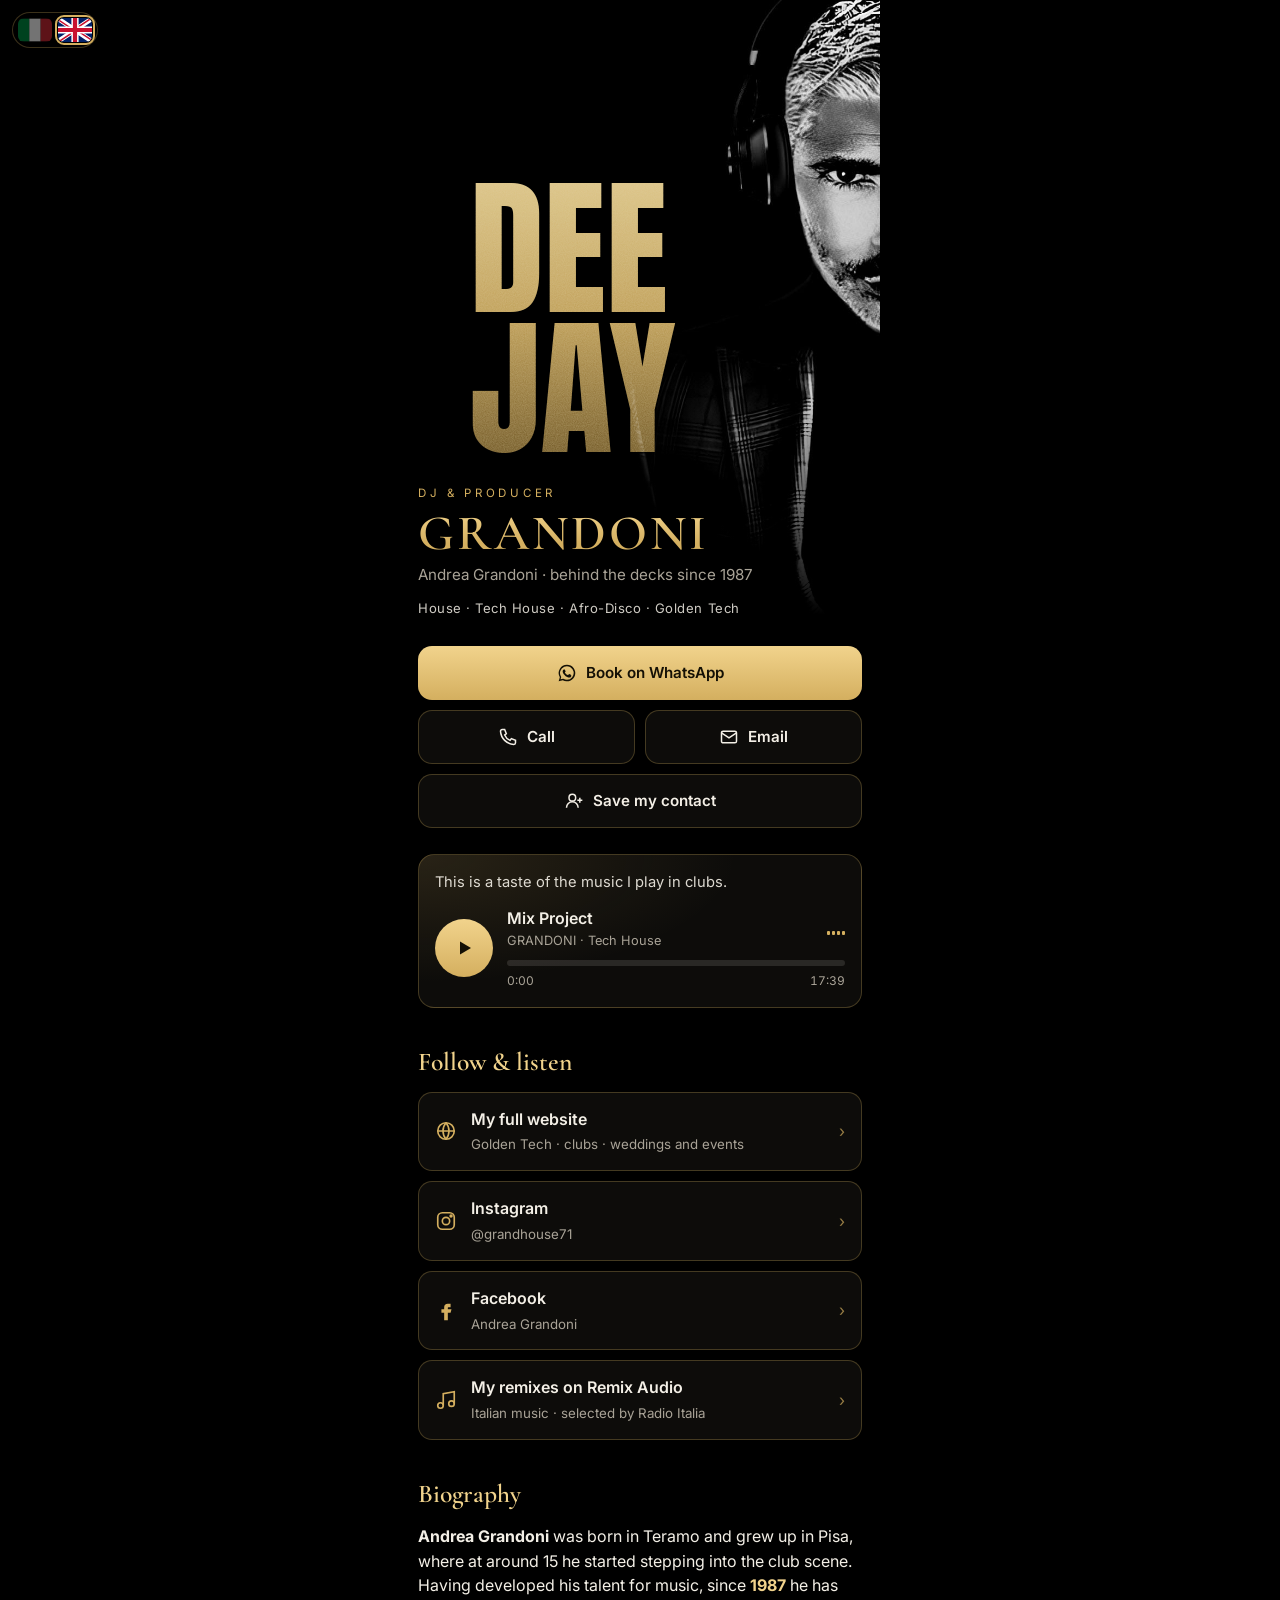
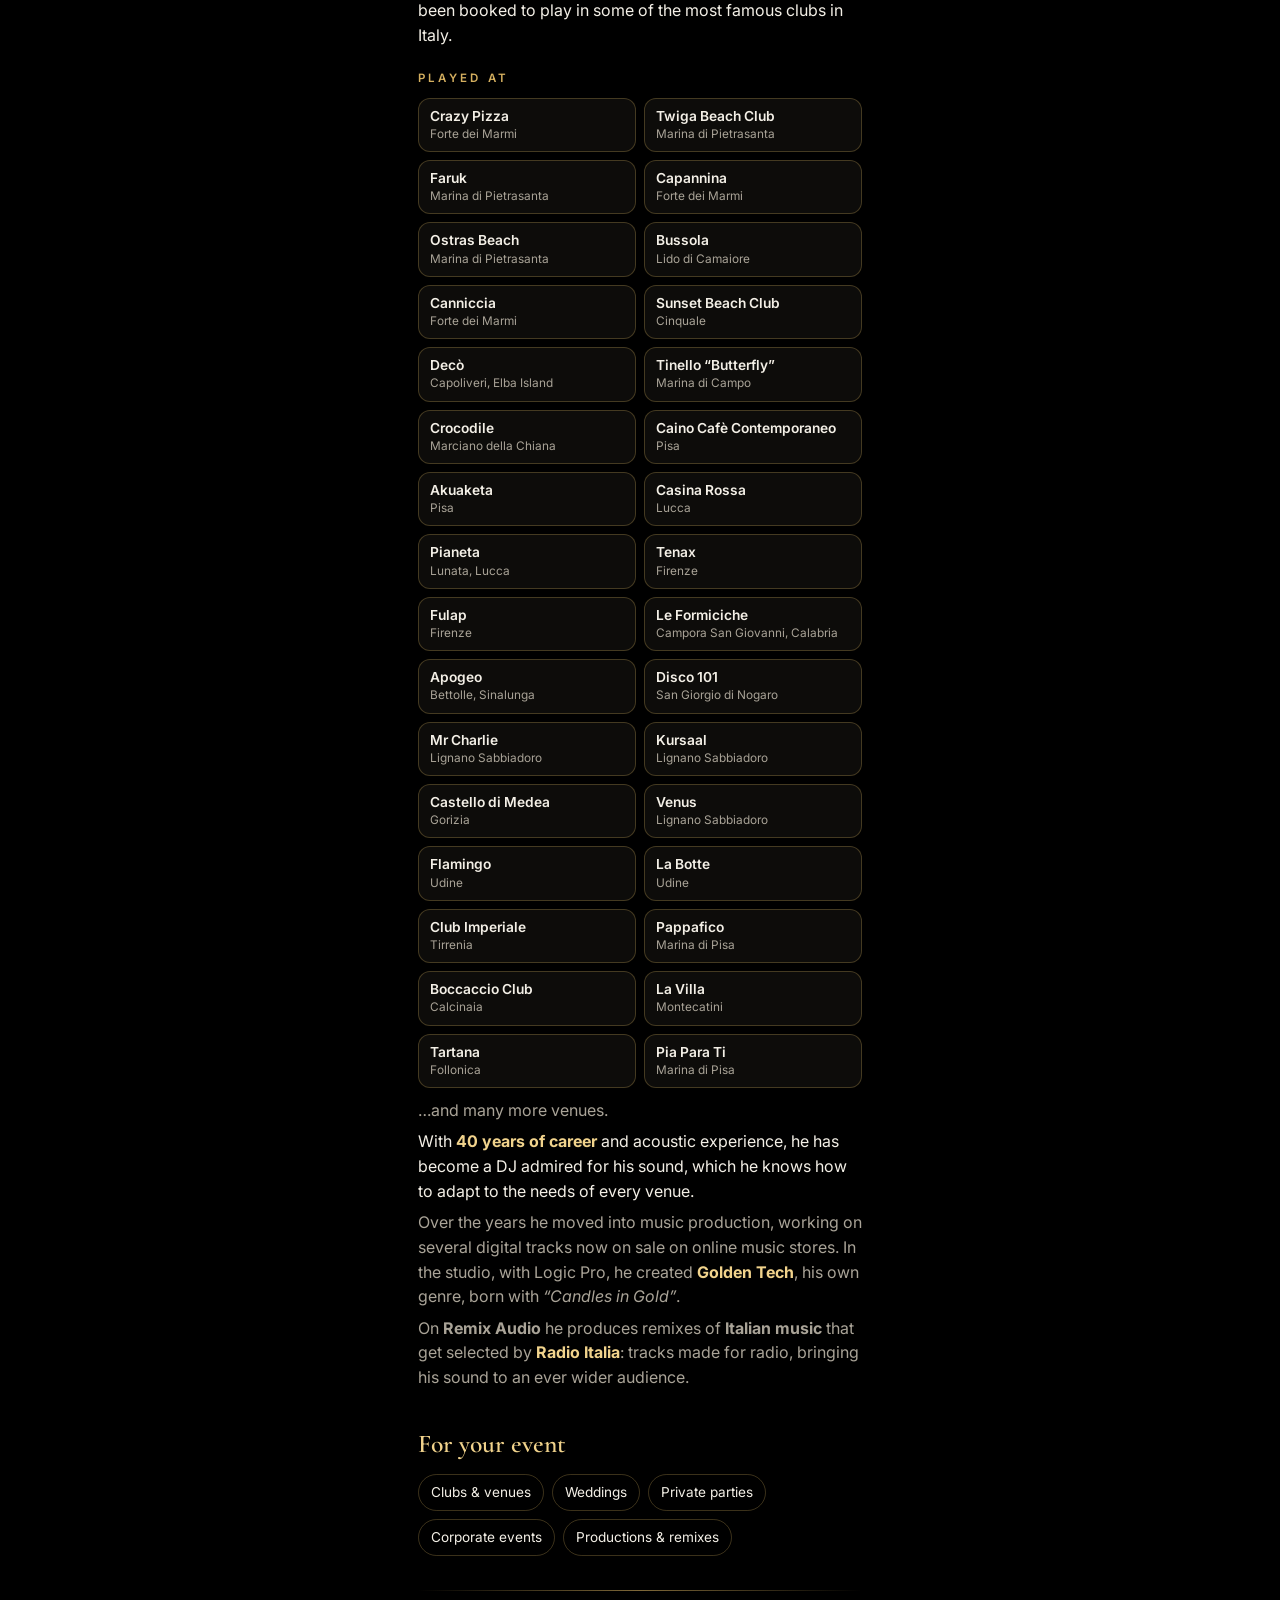
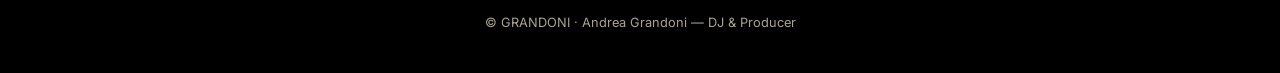
==== commit 9b3ec31f: "Aggiunto il sito completo GRANDONI in /sito e link dal biglietto da visita Co-Authored-By: Claude Op" ====
--- a/index.html
+++ b/index.html
@@ -168,6 +168,10 @@
 
     <h2 data-i18n="follow">Seguimi &amp; ascolta</h2>
     <div class="links">
+      <a class="link" href="sito/">
+        <svg viewBox="0 0 24 24" fill="none" stroke="currentColor" stroke-width="1.8" aria-hidden="true"><circle cx="12" cy="12" r="9"/><path d="M3 12h18M12 3a14 14 0 0 1 0 18M12 3a14 14 0 0 0 0 18"/></svg>
+        <span><b data-i18n="siteT">Il mio sito completo</b><small data-i18n="siteS">Golden Tech · club · matrimoni ed eventi</small></span><span class="arrow">›</span>
+      </a>
       <a class="link" href="https://www.instagram.com/grandhouse71">
         <svg viewBox="0 0 24 24" fill="none" stroke="currentColor" stroke-width="1.8" aria-hidden="true"><rect x="3" y="3" width="18" height="18" rx="5"/><circle cx="12" cy="12" r="4"/><circle cx="17.5" cy="6.5" r="1" fill="currentColor"/></svg>
         <span><b>Instagram</b><small>@grandhouse71</small></span><span class="arrow">›</span>
@@ -244,7 +248,7 @@
     var EN={
       since:'Andrea Grandoni · behind the decks since 1987',
       wa:'Book on WhatsApp', call:'Call', save:'Save my contact',
-      follow:'Follow &amp; listen',
+      follow:'Follow &amp; listen', siteT:'My full website', siteS:'Golden Tech · clubs · weddings and events',
       remixT:'My remixes on Remix Audio', remixS:'Italian music · selected by Radio Italia',
       bio:'Biography',
       bio1:'<strong>Andrea Grandoni</strong> was born in Teramo and grew up in Pisa, where at around 15 he started stepping into the club scene. Having developed his talent for music, since <strong style="color:var(--gold-2)">1987</strong> he has been booked to play in some of the most famous clubs in Italy.',
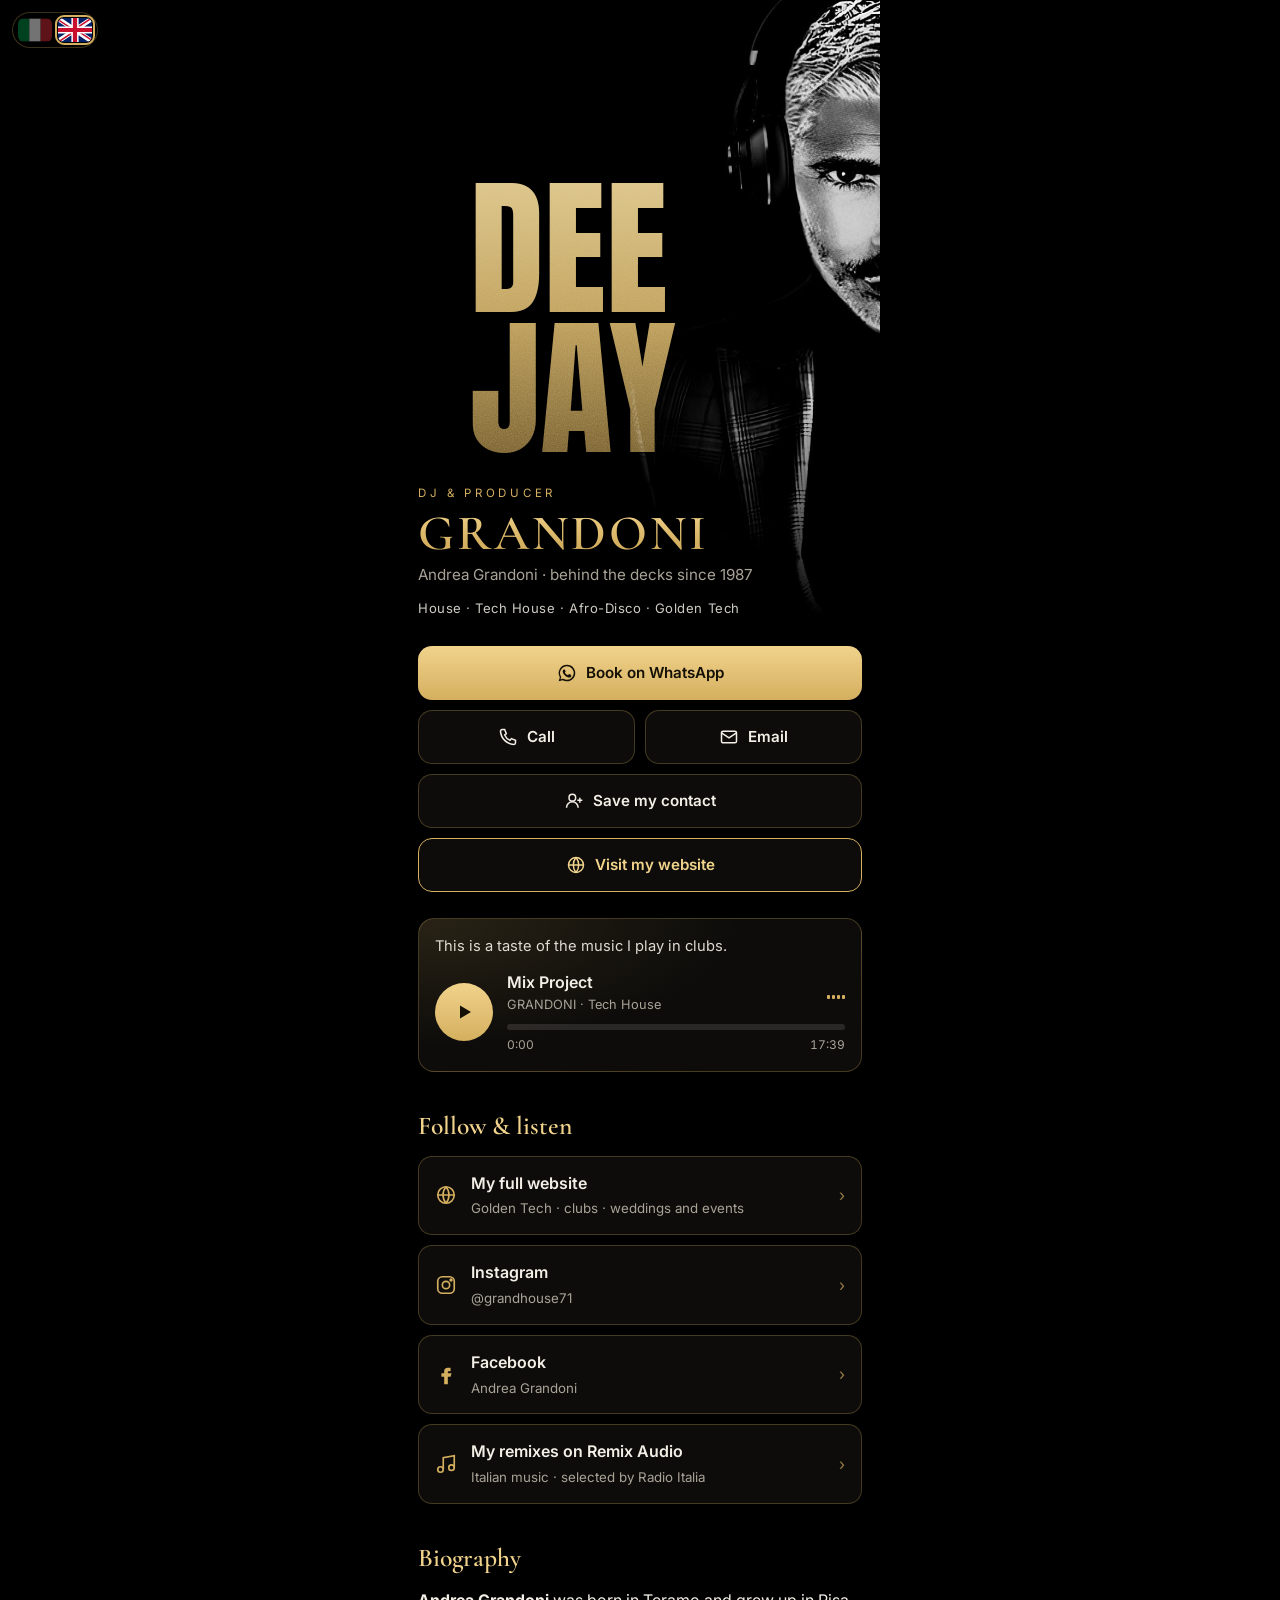
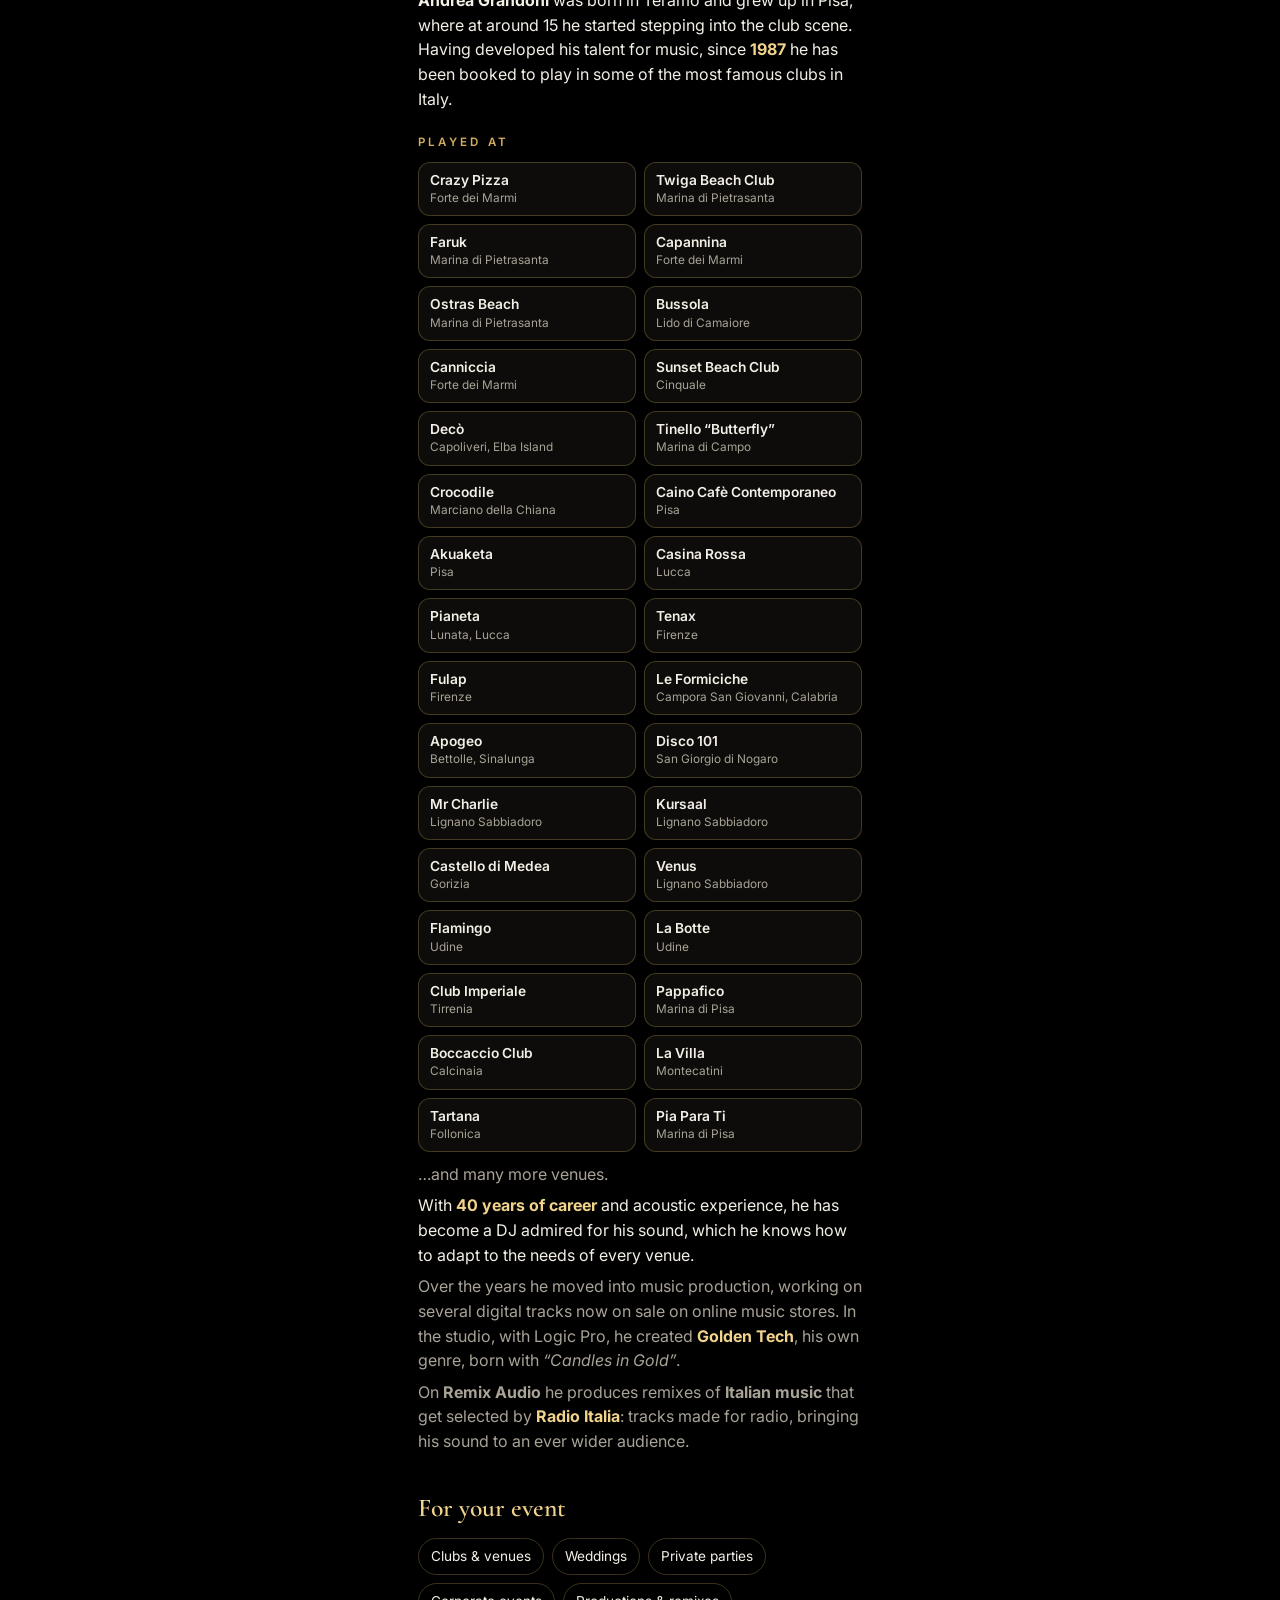
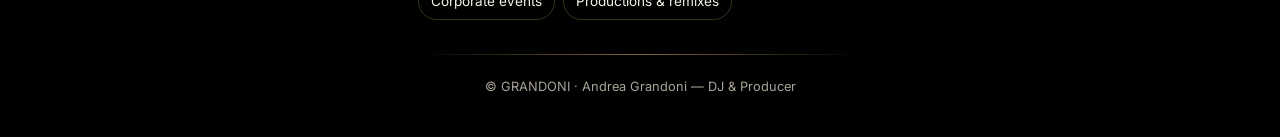
==== commit 2a3e4cd5: "Biglietto: pulsante 'Visita il mio sito' con link al sito completo Co-Authored-By: Claude Opus 5.5 <" ====
--- a/index.html
+++ b/index.html
@@ -148,6 +148,10 @@
         <svg viewBox="0 0 24 24" fill="none" stroke="currentColor" stroke-width="1.8" aria-hidden="true"><circle cx="10" cy="8" r="4"/><path d="M3 20a7 7 0 0 1 14 0M19 8v6M16 11h6"/></svg>
         <span data-i18n="save">Salva il mio contatto</span>
       </a>
+      <a class="btn save" href="https://grandoniandrea.github.io/Andrea-Grandoni/sito/" style="border-color:var(--gold);color:var(--gold-2)">
+        <svg viewBox="0 0 24 24" fill="none" stroke="currentColor" stroke-width="1.8" aria-hidden="true"><circle cx="12" cy="12" r="9"/><path d="M3 12h18M12 3a14 14 0 0 1 0 18M12 3a14 14 0 0 0 0 18"/></svg>
+        <span data-i18n="siteBtn">Visita il mio sito</span>
+      </a>
     </div>
 
     <section class="player" id="player" aria-label="Mix GRANDONI">
@@ -168,7 +172,7 @@
 
     <h2 data-i18n="follow">Seguimi &amp; ascolta</h2>
     <div class="links">
-      <a class="link" href="sito/">
+      <a class="link" href="https://grandoniandrea.github.io/Andrea-Grandoni/sito/">
         <svg viewBox="0 0 24 24" fill="none" stroke="currentColor" stroke-width="1.8" aria-hidden="true"><circle cx="12" cy="12" r="9"/><path d="M3 12h18M12 3a14 14 0 0 1 0 18M12 3a14 14 0 0 0 0 18"/></svg>
         <span><b data-i18n="siteT">Il mio sito completo</b><small data-i18n="siteS">Golden Tech · club · matrimoni ed eventi</small></span><span class="arrow">›</span>
       </a>
@@ -248,7 +252,7 @@
     var EN={
       since:'Andrea Grandoni · behind the decks since 1987',
       wa:'Book on WhatsApp', call:'Call', save:'Save my contact',
-      follow:'Follow &amp; listen', siteT:'My full website', siteS:'Golden Tech · clubs · weddings and events',
+      follow:'Follow &amp; listen', siteT:'My full website', siteBtn:'Visit my website', siteS:'Golden Tech · clubs · weddings and events',
       remixT:'My remixes on Remix Audio', remixS:'Italian music · selected by Radio Italia',
       bio:'Biography',
       bio1:'<strong>Andrea Grandoni</strong> was born in Teramo and grew up in Pisa, where at around 15 he started stepping into the club scene. Having developed his talent for music, since <strong style="color:var(--gold-2)">1987</strong> he has been booked to play in some of the most famous clubs in Italy.',
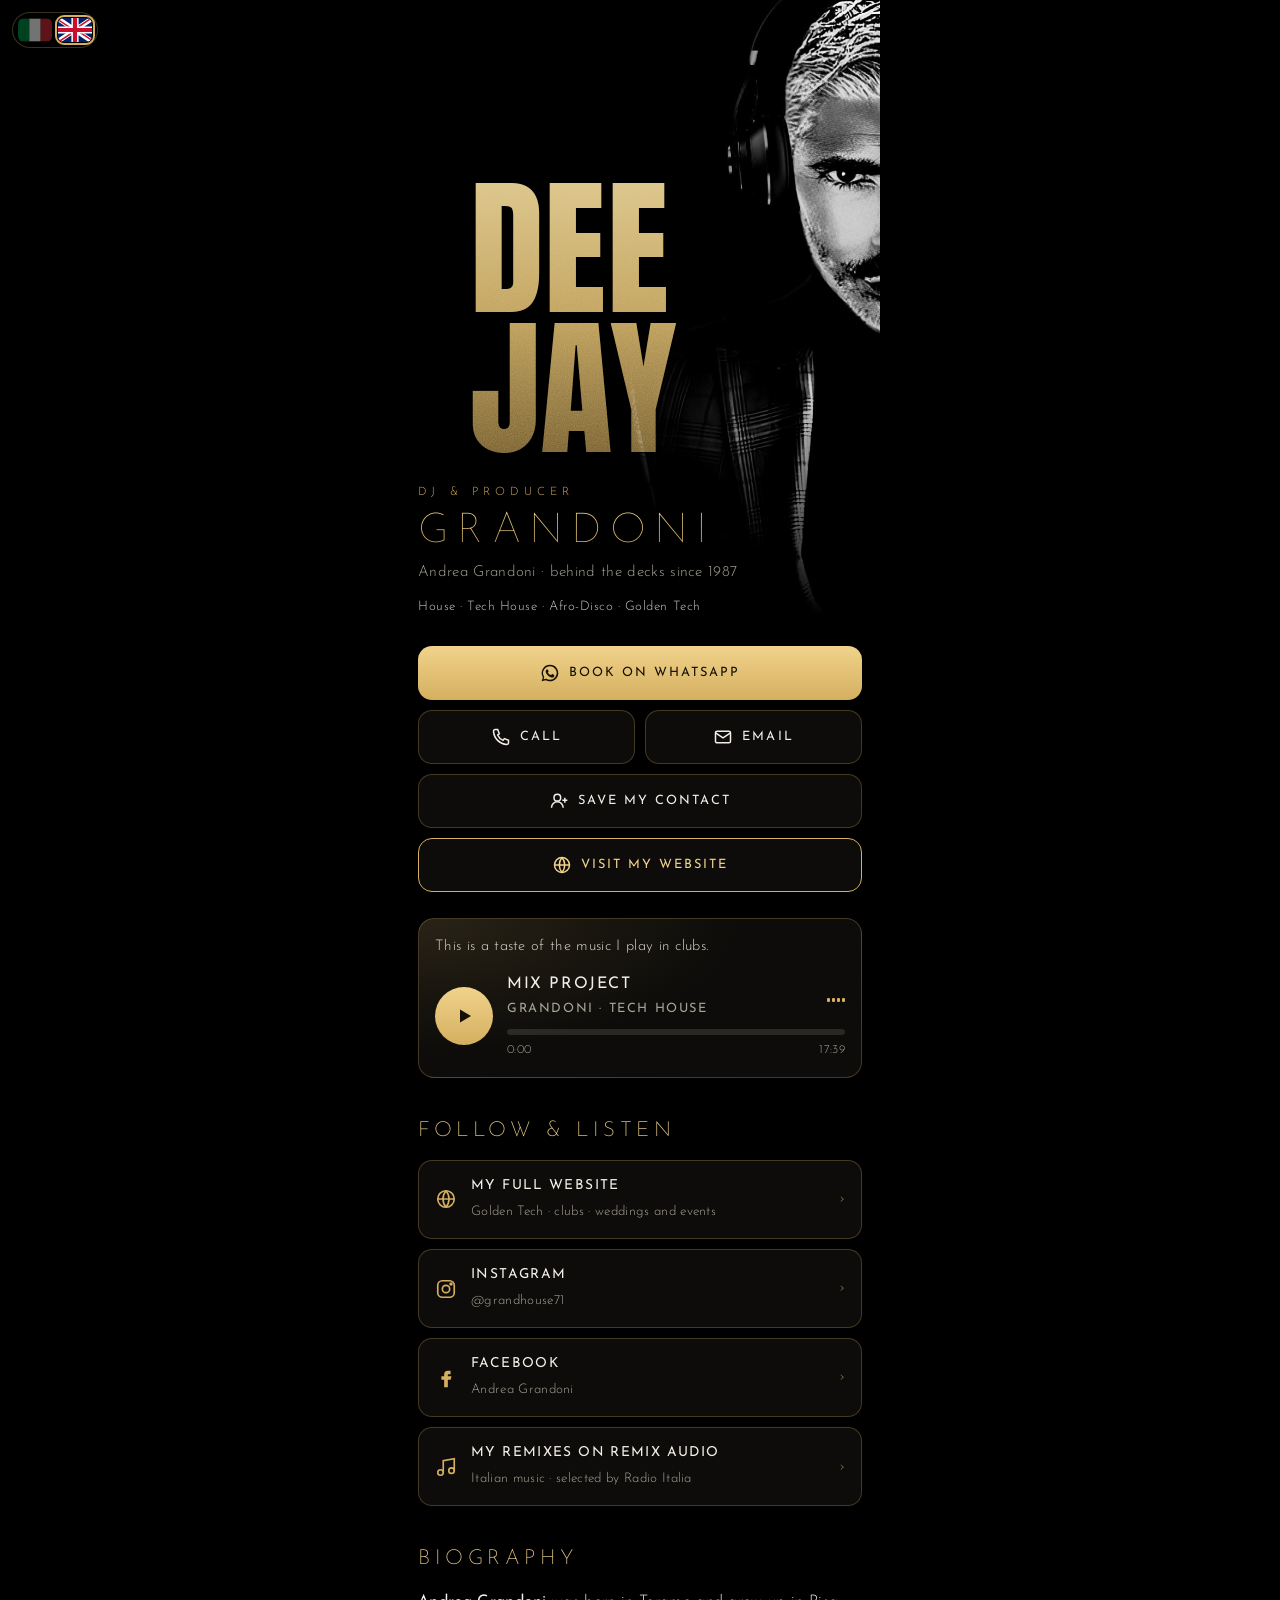
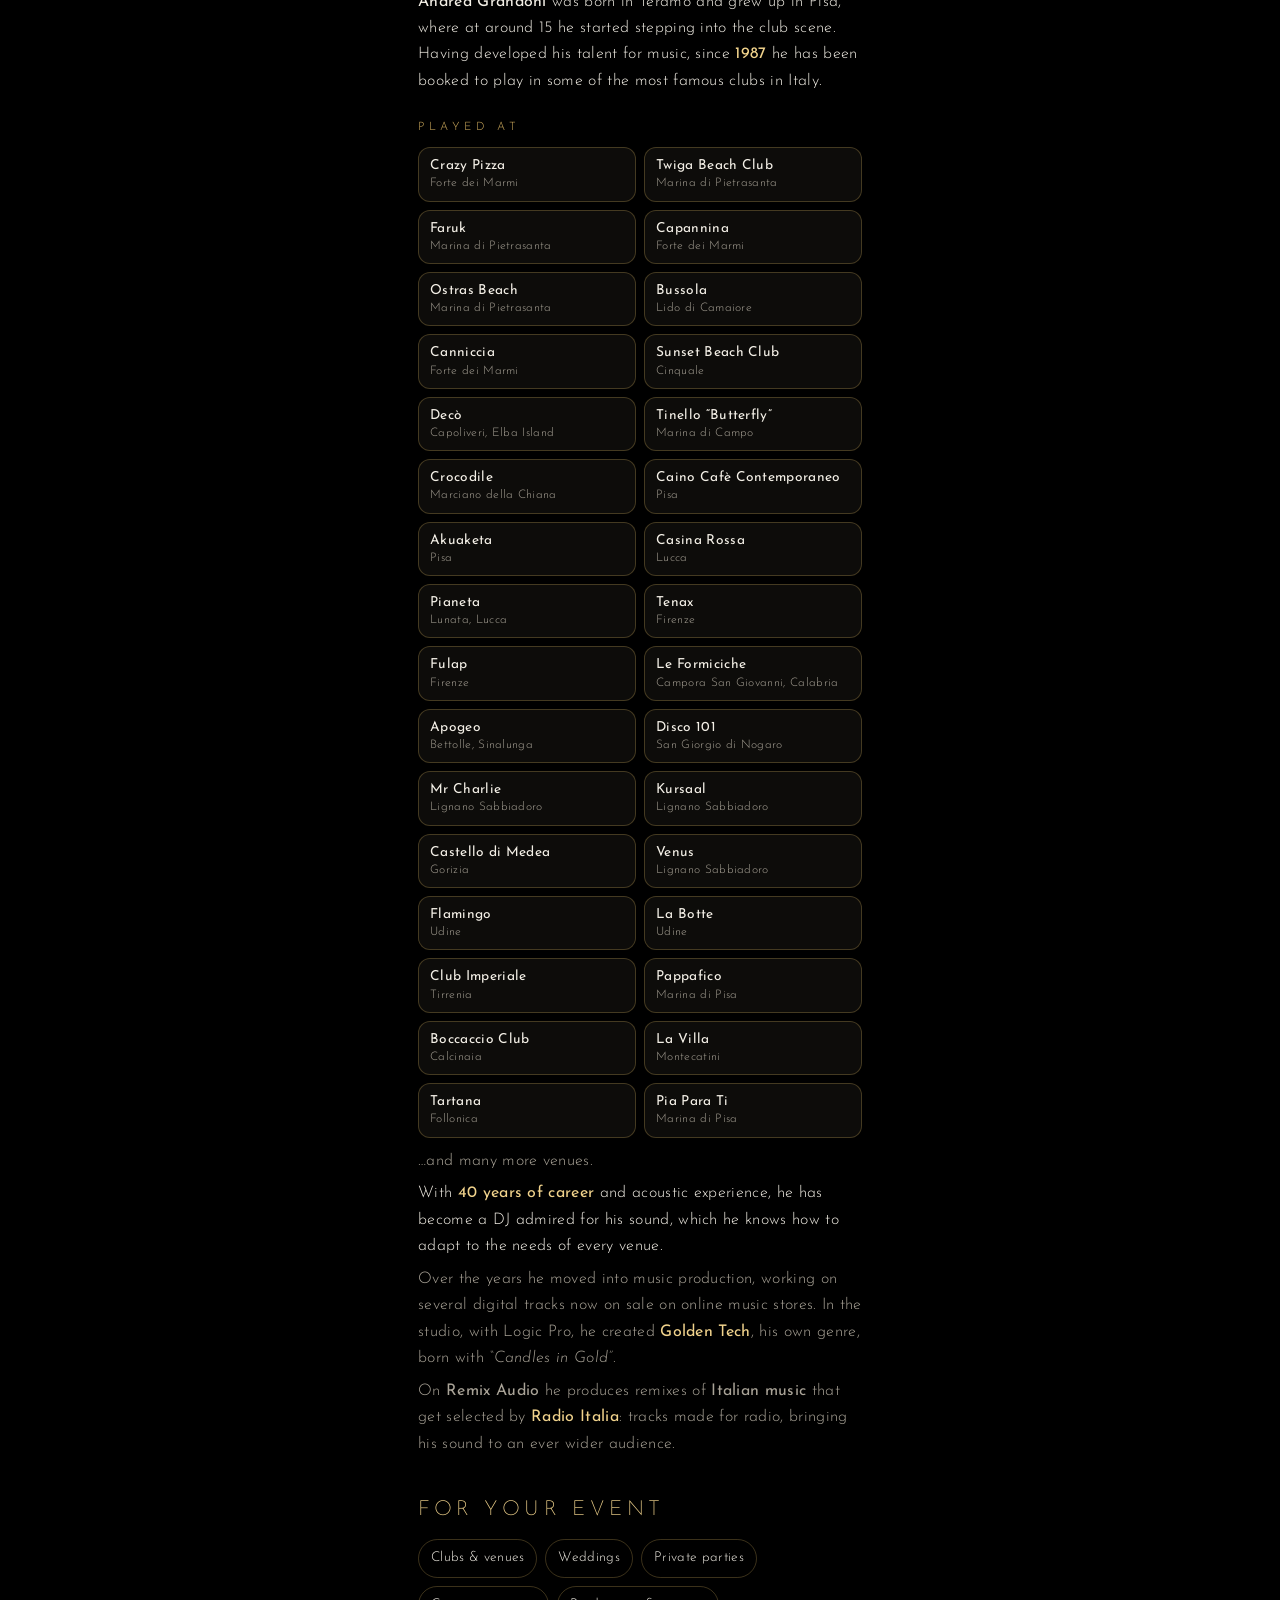
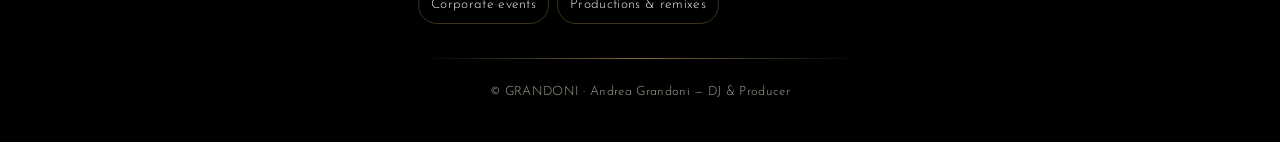
==== commit 70557e95: "Biglietto: font Josefin Sans come il sito, scritta DEE JAY invariata Co-Authored-By: Claude Opus 5.5" ====
--- a/index.html
+++ b/index.html
@@ -12,7 +12,7 @@
   <meta name="theme-color" content="#000000" />
   <link rel="preconnect" href="https://fonts.googleapis.com">
   <link rel="preconnect" href="https://fonts.gstatic.com" crossorigin>
-  <link href="https://fonts.googleapis.com/css2?family=Anton&family=Cormorant+Garamond:wght@500;600&family=Inter:wght@400;500;600&display=swap" rel="stylesheet">
+  <link href="https://fonts.googleapis.com/css2?family=Anton&family=Josefin+Sans:wght@100;200;300;400;600&display=swap" rel="stylesheet">
   <style>
     :root{
       --bg:#000; --ink:#f3efe6; --muted:#a9a397; --line:rgba(212,175,95,.28);
@@ -20,7 +20,7 @@
     }
     *{box-sizing:border-box}
     html{-webkit-text-size-adjust:100%}
-    body{margin:0;background:var(--bg);color:var(--ink);font:16px/1.55 Inter,system-ui,-apple-system,sans-serif}
+    body{margin:0;background:var(--bg);color:var(--ink);font:300 16px/1.65 "Josefin Sans",system-ui,-apple-system,sans-serif;letter-spacing:.02em}
     a{color:inherit}
     .wrap{max-width:480px;margin:0 auto;padding:0 18px 40px}
 
@@ -31,8 +31,8 @@
       background:linear-gradient(90deg,#000 0 22%,rgba(0,0,0,.55) 48%,transparent 75%),
                  linear-gradient(180deg,transparent 55%,#000 96%)}
     .hero-copy{position:absolute;left:18px;right:18px;bottom:22px;z-index:1}
-    .kicker{font-size:.72rem;letter-spacing:.32em;text-transform:uppercase;color:var(--gold)}
-    h1{font-family:"Cormorant Garamond",serif;font-weight:600;font-size:3.1rem;line-height:1;margin:.35rem 0 .3rem;letter-spacing:.06em;
+    .kicker{font-size:.72rem;letter-spacing:.45em;text-transform:uppercase;color:var(--gold);font-weight:300}
+    h1{font-family:"Josefin Sans",sans-serif;font-weight:100;font-size:2.6rem;line-height:1.1;margin:.4rem 0 .35rem;letter-spacing:.2em;
        background:linear-gradient(180deg,var(--gold-2),var(--gold) 70%);-webkit-background-clip:text;background-clip:text;color:transparent}
     .name{color:var(--muted);font-size:.95rem;margin:0}
     .tags{margin:.7rem 0 0;font-size:.82rem;color:var(--ink);opacity:.85;letter-spacing:.04em}
@@ -40,12 +40,13 @@
     /* BUTTONS */
     .actions{display:grid;grid-template-columns:1fr 1fr;gap:10px;margin-top:6px}
     .btn{display:flex;align-items:center;justify-content:center;gap:9px;min-height:54px;padding:12px;border-radius:14px;
-         text-decoration:none;font-weight:600;font-size:.95rem;border:1px solid var(--line);background:var(--card)}
+         text-decoration:none;font-weight:400;font-size:.8rem;text-transform:uppercase;letter-spacing:.16em;border:1px solid var(--line);background:var(--card)}
     .btn svg{width:20px;height:20px;flex:none}
     .btn.primary{grid-column:1/-1;background:linear-gradient(180deg,var(--gold-2),var(--gold));color:#141005;border:0}
     .btn.save{grid-column:1/-1}
 
-    h2{font-family:"Cormorant Garamond",serif;font-weight:600;font-size:1.6rem;margin:34px 0 10px;color:var(--gold-2)}
+    h2{font-family:"Josefin Sans",sans-serif;font-weight:200;font-size:1.3rem;text-transform:uppercase;letter-spacing:.22em;margin:36px 0 12px;color:var(--gold-2)}
+    strong,b{font-weight:400}
     p{margin:.4rem 0}
     .muted{color:var(--muted)}
 
@@ -53,7 +54,7 @@
     .links{display:flex;flex-direction:column;gap:10px}
     .link{display:flex;align-items:center;gap:14px;padding:14px 16px;border-radius:14px;background:var(--card);border:1px solid var(--line);text-decoration:none}
     .link svg{width:22px;height:22px;color:var(--gold);flex:none}
-    .link b{display:block;font-weight:600}
+    .link b{display:block;font-weight:400;text-transform:uppercase;letter-spacing:.1em;font-size:.86rem}
     .link small{color:var(--muted)}
     .link .arrow{margin-left:auto;color:var(--gold);opacity:.7}
 
@@ -62,10 +63,10 @@
 
     .gold-line{height:1px;background:linear-gradient(90deg,transparent,var(--gold),transparent);margin:34px 0 0;opacity:.6}
     footer{text-align:center;color:var(--muted);font-size:.8rem;margin-top:22px}
-    .sub{font-size:.72rem;letter-spacing:.28em;text-transform:uppercase;color:var(--gold);font-weight:600;margin:22px 0 10px}
+    .sub{font-size:.72rem;letter-spacing:.4em;text-transform:uppercase;color:var(--gold);font-weight:300;margin:24px 0 10px}
     .clubs{list-style:none;padding:0;margin:0;display:grid;grid-template-columns:1fr 1fr;gap:8px}
     .clubs li{padding:9px 11px;border-radius:12px;background:var(--card);border:1px solid var(--line);font-size:.86rem;line-height:1.25}
-    .clubs b{display:block;font-weight:600}
+    .clubs b{display:block;font-weight:400}
     .clubs small{color:var(--muted);font-size:.74rem}
 
     /* SCRITTA DEE JAY */
@@ -97,7 +98,7 @@
     .player.playing .pbtn{animation:pulse 2s infinite}
     @keyframes pulse{70%{box-shadow:0 0 0 12px rgba(212,175,95,0)}100%{box-shadow:0 0 0 0 rgba(212,175,95,0)}}
     .pinfo{flex:1;min-width:0}
-    .ptitle{display:flex;align-items:center;gap:8px;font-weight:600}
+    .ptitle{display:flex;align-items:center;gap:8px;font-weight:400;text-transform:uppercase;letter-spacing:.1em}
     .ptitle small{display:block;color:var(--muted);font-weight:400;font-size:.8rem}
     .eq{display:flex;align-items:flex-end;gap:2px;height:14px;margin-left:auto}
     .eq i{width:3px;height:30%;background:var(--gold);border-radius:1px}
